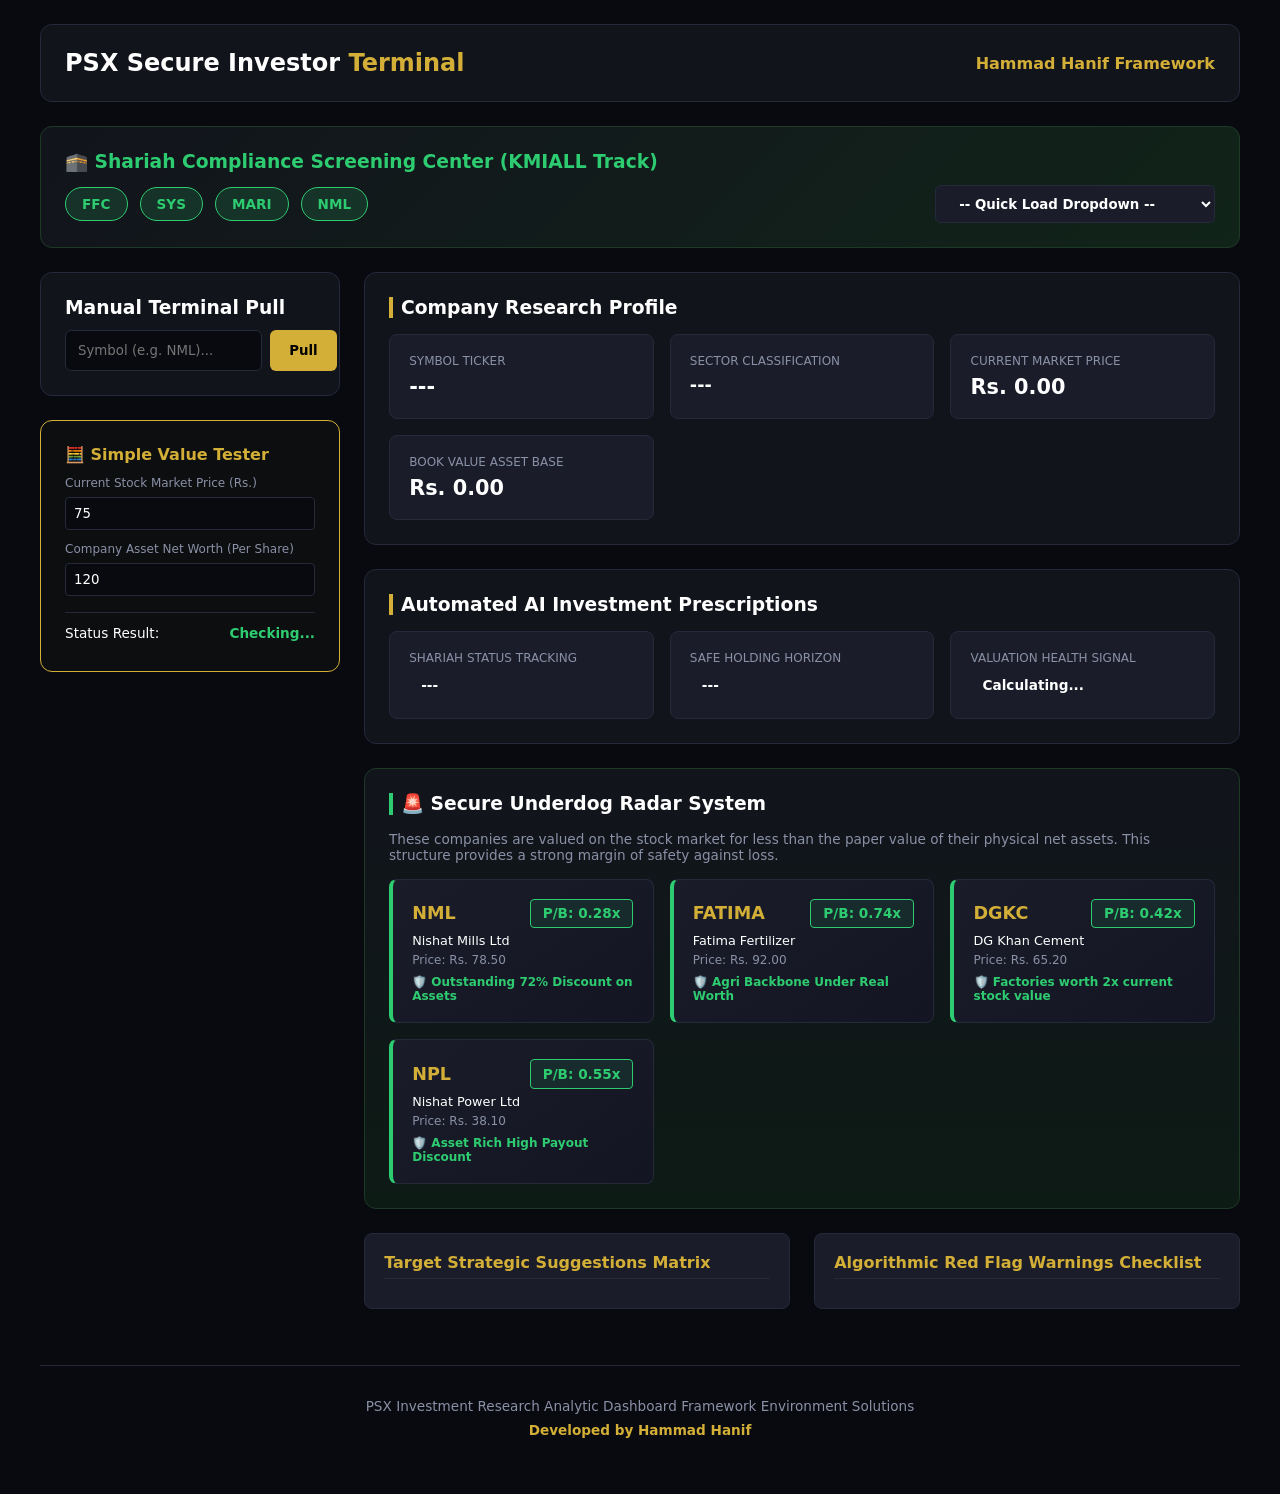
==== index.html @ c6d2a997 "Update index.html" ====
<!DOCTYPE html>
<html lang="en">
<head>
    <meta charset="UTF-8">
    <meta name="viewport" content="width=device-width, initial-scale=1.0">
    <title>PSX Secure Investor Terminal</title>
    <style>
        :root {
            --primary-bg: #090a0f; --surface-bg: #12141c; --card-bg: #1a1d29;
            --accent: #d4af37; --text: #ffffff; --text-muted: #8a90a6;
            --green: #2ecc71; --red: #e74c3c; --border: #25293a;
        }
        * { margin:0; padding:0; box-sizing:border-box; font-family:'Segoe UI',system-ui,sans-serif; }
        
        /* FIX: Sets background color for the entire browser screen */
        body { 
            background-color: var(--primary-bg); 
            color: var(--text); 
            padding: 1.5rem; 
        }
        
        /* FIX: Centers your content on desktop and leaves safe margins for AdSense on the sides */
        .wrapper { 
            max-width: 1200px; 
            margin: 0 auto; 
            display: flex; 
            flex-direction: column; 
            gap: 1.5rem; 
        }
        
        header { display: flex; justify-content: space-between; align-items: center; background: var(--surface-bg); padding: 1.5rem; border-radius: 12px; border: 1px solid var(--border); }
        .brand-text span { color: var(--accent); }
        .user-stamp { font-weight: 600; color: var(--accent); }
        
        .shariah-hub { background: linear-gradient(135deg, #12141c 0%, #112419 100%); border: 1px solid #1e3a27; border-radius: 12px; padding: 1.5rem; }
        .shariah-hub h3 { margin-bottom: 0.75rem; color: #2ecc71; }
        .hub-flex { display: flex; flex-wrap: wrap; gap: 0.75rem; align-items: center; }
        .quick-chip { background: rgba(46,204,113,0.15); border: 1px solid #2ecc71; color: #2ecc71; padding: 0.5rem 1rem; border-radius: 20px; font-weight: 600; font-size: 0.85rem; cursor: pointer; }
        .select-menu { background: var(--card-bg); border: 1px solid var(--border); color: var(--text); padding: 0.6rem 1.2rem; border-radius: 6px; outline:none; font-weight:600; cursor: pointer; width: 280px; }

        /* Left Sidebar & Main Panel Alignment Grid */
        .workspace { display: grid; grid-template-columns: 300px 1fr; gap: 1.5rem; }
        @media (max-width: 900px) { .workspace { grid-template-columns: 1fr; } }
        
        .left-panel { display: flex; flex-direction: column; gap: 1.5rem; }
        .panel-box { background: var(--surface-bg); border: 1px solid var(--border); border-radius: 12px; padding: 1.5rem; position: relative; }
        
        .search-container { display: flex; gap: 0.5rem; }
        .search-container input { flex:1; background: var(--primary-bg); border:1px solid var(--border); padding: 0.75rem; border-radius:6px; color:var(--text); }
        .search-container button { background: var(--accent); color:#000; border:none; padding: 0.75rem 1.2rem; border-radius:6px; font-weight:700; cursor:pointer; }
        
        .main-panel { display: flex; flex-direction: column; gap: 1.5rem; }
        .section-header { display: flex; justify-content: space-between; align-items: center; margin-bottom: 1rem; border-left: 4px solid var(--accent); padding-left: 0.5rem; }
        
        .snapshot-grid { display: grid; grid-template-columns: repeat(auto-fit, minmax(200px, 1fr)); gap: 1rem; margin-top: 1rem; }
        .stat-card { background: var(--card-bg); padding: 1.2rem; border-radius: 8px; border: 1px solid var(--border); position: relative; }
        .stat-card label { display: block; color: var(--text-muted); font-size: 0.75rem; text-transform: uppercase; margin-bottom: 0.4rem; }
        .stat-card .value { font-size: 1.3rem; font-weight: 700; }
        
        /* Tooltip Popup Settings */
        .tooltip-trigger { position: relative; cursor: help; }
        .tooltip-box { 
            position: absolute; bottom: 105%; left: 50%; transform: translateX(-50%); 
            width: 280px; background: #1f2336; border: 2px solid var(--accent); padding: 1rem; 
            border-radius: 10px; box-shadow: 0 10px 30px rgba(0,0,0,0.5); z-index: 100; 
            visibility: hidden; opacity: 0; transition: all 0.2s ease-in-out; pointer-events: none;
        }
        .tooltip-trigger:hover .tooltip-box { visibility: visible; opacity: 1; bottom: 112%; }
        .tooltip-box h4 { color: var(--accent); font-size: 0.9rem; margin-bottom: 0.4rem; }
        .tooltip-box p { font-size: 0.8rem; color: #cbd5e1; line-height: 1.4; }

        .quick-badge { display: inline-block; padding: 0.35rem 0.75rem; border-radius: 4px; font-size: 0.85rem; font-weight: 700; }
        .badge-green { color: var(--green); background: rgba(46,204,113,0.1); border: 1px solid var(--green); }
        .badge-red { color: var(--red); background: rgba(231,76,60,0.1); border: 1px solid var(--red); }
        .badge-accent { color: var(--accent); background: rgba(212,175,55,0.1); border: 1px solid var(--accent); }

        .info-split { display: grid; grid-template-columns: repeat(auto-fit, minmax(280px, 1fr)); gap: 1.5rem; }
        .info-block { background: var(--card-bg); padding: 1.2rem; border-radius: 8px; border: 1px solid var(--border); }
        .info-block h4 { margin-bottom: 0.6rem; color: var(--accent); border-bottom: 1px solid var(--border); padding-bottom: 0.4rem; }
        .info-block ul { padding-left: 1.2rem; font-size: 0.9rem; display: flex; flex-direction: column; gap: 0.5rem; }
        
        table { width: 100%; border-collapse: collapse; margin-top: 0.75rem; font-size: 0.9rem; }
        th, td { padding: 0.75rem; text-align: left; border-bottom: 1px solid var(--border); }
        th { color: var(--text-muted); background-color: rgba(255,255,255,0.02); }
        
        .calc-input-group { display: flex; flex-direction: column; gap: 0.4rem; margin-bottom: 0.8rem; }
        .calc-input-group label { font-size: 0.75rem; color: var(--text-muted); }
        .calc-input-group input { background: var(--primary-bg); border: 1px solid var(--border); padding: 0.5rem; border-radius: 4px; color: #fff; outline: none; }
        
        .radar-grid { display: grid; grid-template-columns: repeat(auto-fit, minmax(240px, 1fr)); gap: 1rem; margin-top: 1rem; }
        .radar-card { background: linear-gradient(145deg, #1a1d29 0%, #131622 100%); border: 1px solid var(--border); border-radius: 8px; padding: 1.2rem; border-left: 4px solid var(--green); }
        
        .filter-btn { background: var(--card-bg); border: 1px solid var(--border); color: var(--text); padding: 0.5rem 1rem; border-radius: 6px; cursor: pointer; font-weight: 600; }
        .filter-btn:hover { border-color: var(--accent); color: var(--accent); }
        footer { text-align: center; color: var(--text-muted); font-size: 0.85rem; padding: 2rem 0; margin-top: 2rem; border-top: 1px solid var(--border); }
    </style>
</head>
<body>
    <div class="wrapper">
        <header>
            <div class="brand-text"><h2>PSX Secure Investor <span>Terminal</span></h2></div>
            <div class="user-stamp">Hammad Hanif Framework</div>
        </header>

        <div class="shariah-hub">
            <h3>🕋 Shariah Compliance Screening Center (KMIALL Track)</h3>
            <div class="hub-flex" style="margin-top:0.75rem;">
                <span class="quick-chip" onclick="triggerDirectTickerQuery('FFC')">FFC</span>
                <span class="quick-chip" onclick="triggerDirectTickerQuery('SYS')">SYS</span>
                <span class="quick-chip" onclick="triggerDirectTickerQuery('MARI')">MARI</span>
                <span class="quick-chip" onclick="triggerDirectTickerQuery('NML')">NML</span>
                <div style="margin-left: auto;">
                    <select class="select-menu" id="shariahDropdown" onchange="triggerDirectTickerQuery(this.value)">
                        <option value="">-- Quick Load Dropdown --</option>
                        <option value="FFC">FFC - Fauji Fertilizer Co.</option>
                        <option value="SYS">SYS - Systems Limited</option>
                        <option value="MARI">MARI - Mari Petroleum</option>
                        <option value="NML">NML - Nishat Mills Ltd</option>
                    </select>
                </div>
            </div>
        </div>

        <div class="workspace">
            <div class="left-panel">
                <div class="panel-box">
                    <h3>Manual Terminal Pull</h3>
                    <div class="search-container" style="margin-top:0.75rem;">
                        <input type="text" id="targetInput" placeholder="Symbol (e.g. NML)...">
                        <button onclick="triggerSearch()">Pull</button>
                    </div>
                </div>

                <div class="panel-box" style="background: rgba(212,175,55,0.02); border-color: var(--accent);">
                    <h3 style="color: var(--accent); font-size: 1rem; margin-bottom: 0.75rem;">🧮 Simple Value Tester</h3>
                    <div class="calc-input-group">
                        <label>Current Stock Market Price (Rs.)</label>
                        <input type="number" id="calcPrice" value="75" oninput="runLiveCalculation()">
                    </div>
                    <div class="calc-input-group">
                        <label>Company Asset Net Worth (Per Share)</label>
                        <input type="number" id="calcBv" value="120" oninput="runLiveCalculation()">
                    </div>
                    <div style="margin-top: 1rem; border-top: 1px solid var(--border); padding-top: 0.75rem; font-size: 0.85rem;">
                        <div style="display:flex; justify-content:space-between; margin-bottom:0.4rem;">
                            <span>Status Result:</span>
                            <strong id="calcOutputStatus" style="color:var(--green);">Checking...</strong>
                        </div>
                    </div>
                </div>
            </div>

            <div class="main-panel">
                <div class="panel-box">
                    <div class="section-header"><h3 id="displayTitle">Company Research Profile</h3></div>
                    <div class="snapshot-grid">
                        <div class="stat-card"><label>Symbol Ticker</label><div class="value" id="lblSym">---</div></div>
                        <div class="stat-card"><label>Sector Classification</label><div class="value" style="font-size:1.1rem;" id="lblSector">---</div></div>
                        <div class="stat-card"><label>Current Market Price</label><div class="value" id="lblPrice">Rs. 0.00</div></div>
                        <div class="stat-card"><label>Book Value Asset Base</label><div class="value" id="lblBv">Rs. 0.00</div></div>
                    </div>
                </div>

                <div class="panel-box">
                    <div class="section-header"><h3>Automated AI Investment Prescriptions</h3></div>
                    <div class="snapshot-grid">
                        
                        <div class="stat-card tooltip-trigger">
                            <label>Shariah Status Tracking</label>
                            <div class="quick-badge" id="lblShariahBadge">---</div>
                            <div class="tooltip-box">
                                <h4>🕋 Shariah Tracking</h4>
                                <p>Verifies if corporate operations and balance sheet liabilities stay completely aligned under KMIALL Shariah filtering systems.</p>
                            </div>
                        </div>

                        <div class="stat-card tooltip-trigger">
                            <label>Safe Holding Horizon</label>
                            <div class="quick-badge" id="lblHorizonBadge">---</div>
                            <div class="tooltip-box">
                                <h4>⏳ Holding Timeline</h4>
                                <p id="tipHorizonText">Recommends the perfect secure timeframe you should target to let this company's intrinsic asset valuation realize.</p>
                            </div>
                        </div>

                        <div class="stat-card tooltip-trigger">
                            <label>Valuation Health Signal</label>
                            <div class="quick-badge" id="lblValBadge">Calculating...</div>
                            <div class="tooltip-box">
                                <h4>🔥 Price-to-Asset Evaluation</h4>
                                <p id="tipValText">Scans if the business is on an absolute discount sale compared to what it own on paper.</p>
                            </div>
                        </div>

                    </div>
                </div>

                <div class="panel-box" style="background: linear-gradient(180deg, #12141c 0%, #0d1b15 100%); border-color: #1e3a27;">
                    <div class="section-header" style="border-left-color: var(--green);">
                        <h3>🚨 Secure Underdog Radar System</h3>
                    </div>
                    <p style="font-size:0.85rem; color:var(--text-muted); margin-bottom:1rem;">These companies are valued on the stock market for less than the paper value of their physical net assets. This structure provides a strong margin of safety against loss.</p>
                    <div class="radar-grid" id="underdogRadarContainer"></div>
                </div>

                <div class="info-split">
                    <div class="info-block">
                        <h4>Target Strategic Suggestions Matrix</h4>
                        <ul id="suggestionsList" class="suggestion-text"></ul>
                    </div>
                    <div class="info-block">
                        <h4>Algorithmic Red Flag Warnings Checklist</h4>
                        <ul id="redFlagsList" class="red-flag-text"></ul>
                    </div>
                </div>
            </div>
        </div>

        <footer>
            <p>PSX Investment Research Analytic Dashboard Framework Environment Solutions</p>
            <p style="margin-top:0.5rem; color:var(--accent); font-weight:600;">Developed by Hammad Hanif</p>
        </footer>
    </div>
    <script src="app.js"></script>
</body>
</html>
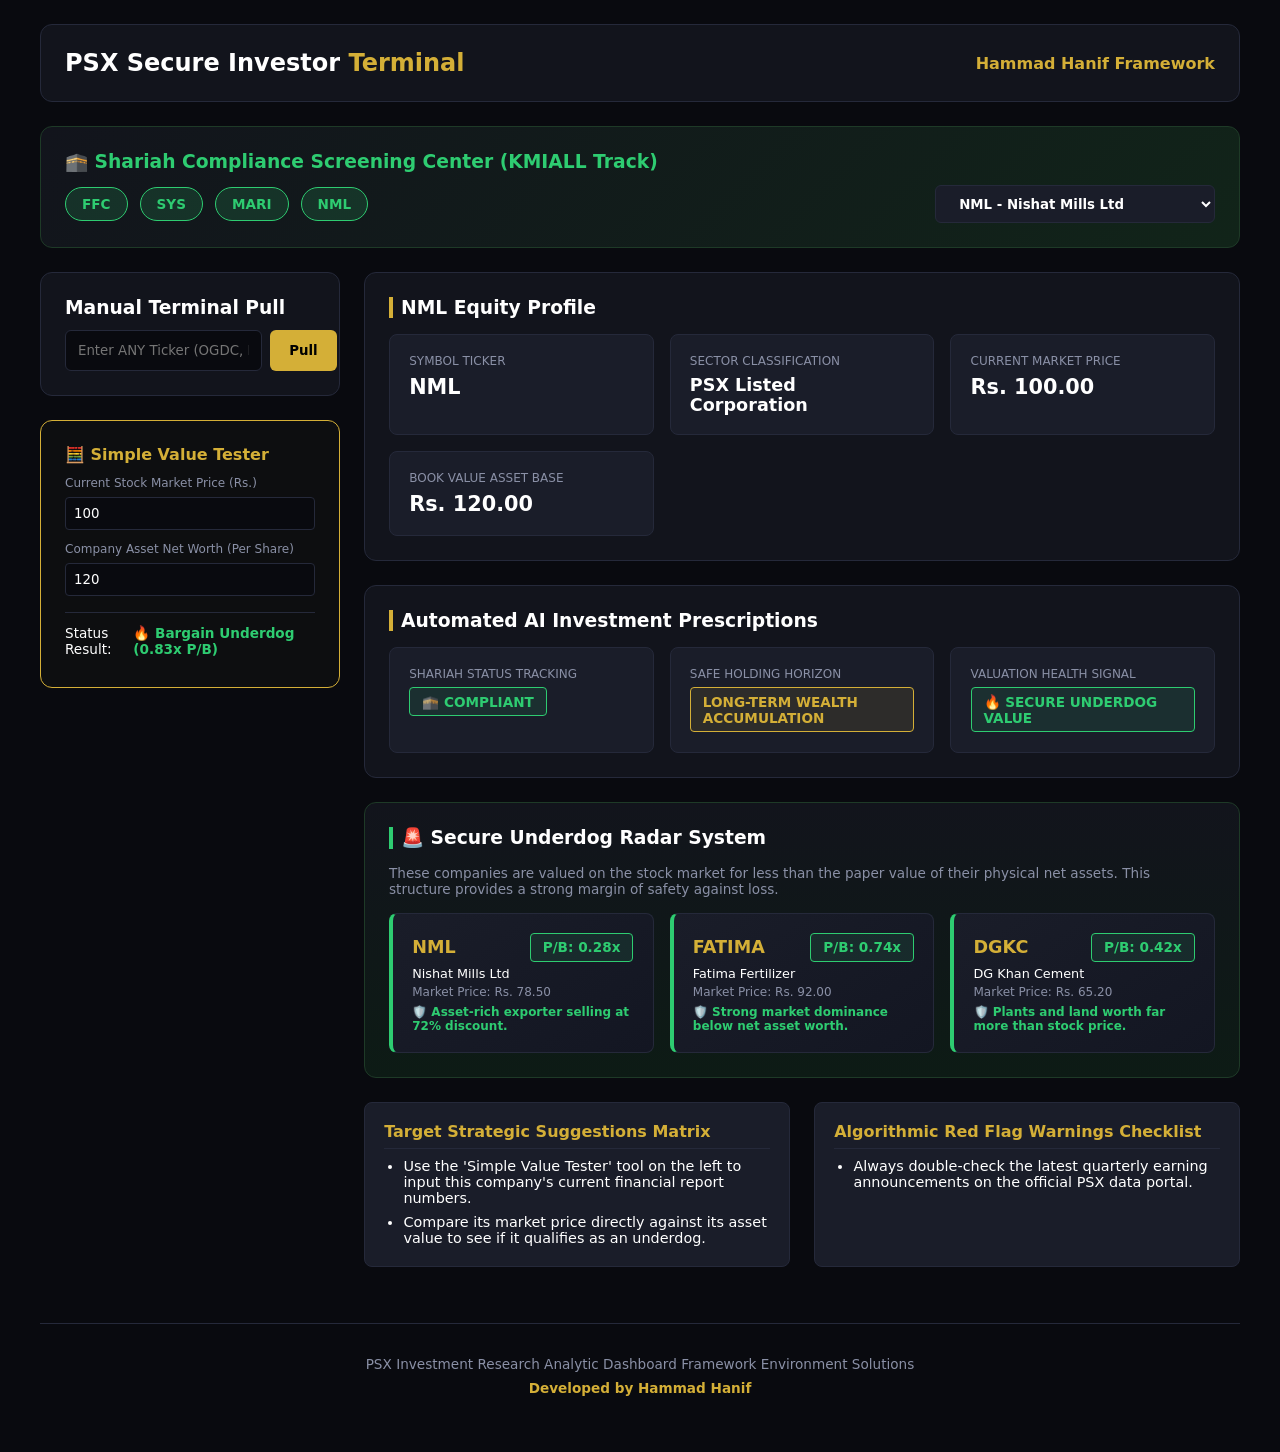
==== commit 934b7ab9: "Update index.html" ====
--- a/index.html
+++ b/index.html
@@ -12,14 +12,13 @@
         }
         * { margin:0; padding:0; box-sizing:border-box; font-family:'Segoe UI',system-ui,sans-serif; }
         
-        /* FIX: Sets background color for the entire browser screen */
         body { 
             background-color: var(--primary-bg); 
             color: var(--text); 
             padding: 1.5rem; 
         }
         
-        /* FIX: Centers your content on desktop and leaves safe margins for AdSense on the sides */
+        /* Layout fix: centered content container with spacious margins for AdSense side rail ads */
         .wrapper { 
             max-width: 1200px; 
             margin: 0 auto; 
@@ -38,7 +37,6 @@
         .quick-chip { background: rgba(46,204,113,0.15); border: 1px solid #2ecc71; color: #2ecc71; padding: 0.5rem 1rem; border-radius: 20px; font-weight: 600; font-size: 0.85rem; cursor: pointer; }
         .select-menu { background: var(--card-bg); border: 1px solid var(--border); color: var(--text); padding: 0.6rem 1.2rem; border-radius: 6px; outline:none; font-weight:600; cursor: pointer; width: 280px; }
 
-        /* Left Sidebar & Main Panel Alignment Grid */
         .workspace { display: grid; grid-template-columns: 300px 1fr; gap: 1.5rem; }
         @media (max-width: 900px) { .workspace { grid-template-columns: 1fr; } }
         
@@ -46,7 +44,8 @@
         .panel-box { background: var(--surface-bg); border: 1px solid var(--border); border-radius: 12px; padding: 1.5rem; position: relative; }
         
         .search-container { display: flex; gap: 0.5rem; }
-        .search-container input { flex:1; background: var(--primary-bg); border:1px solid var(--border); padding: 0.75rem; border-radius:6px; color:var(--text); }
+        .search-container input { flex:1; background: var(--primary-bg); border:1px solid var(--border); padding: 0.75rem; border-radius:6px; color:var(--text); outline: none; }
+        .search-container input:focus { border-color: var(--accent); }
         .search-container button { background: var(--accent); color:#000; border:none; padding: 0.75rem 1.2rem; border-radius:6px; font-weight:700; cursor:pointer; }
         
         .main-panel { display: flex; flex-direction: column; gap: 1.5rem; }
@@ -57,7 +56,6 @@
         .stat-card label { display: block; color: var(--text-muted); font-size: 0.75rem; text-transform: uppercase; margin-bottom: 0.4rem; }
         .stat-card .value { font-size: 1.3rem; font-weight: 700; }
         
-        /* Tooltip Popup Settings */
         .tooltip-trigger { position: relative; cursor: help; }
         .tooltip-box { 
             position: absolute; bottom: 105%; left: 50%; transform: translateX(-50%); 
@@ -79,19 +77,14 @@
         .info-block h4 { margin-bottom: 0.6rem; color: var(--accent); border-bottom: 1px solid var(--border); padding-bottom: 0.4rem; }
         .info-block ul { padding-left: 1.2rem; font-size: 0.9rem; display: flex; flex-direction: column; gap: 0.5rem; }
         
-        table { width: 100%; border-collapse: collapse; margin-top: 0.75rem; font-size: 0.9rem; }
-        th, td { padding: 0.75rem; text-align: left; border-bottom: 1px solid var(--border); }
-        th { color: var(--text-muted); background-color: rgba(255,255,255,0.02); }
-        
         .calc-input-group { display: flex; flex-direction: column; gap: 0.4rem; margin-bottom: 0.8rem; }
         .calc-input-group label { font-size: 0.75rem; color: var(--text-muted); }
         .calc-input-group input { background: var(--primary-bg); border: 1px solid var(--border); padding: 0.5rem; border-radius: 4px; color: #fff; outline: none; }
+        .calc-input-group input:focus { border-color: var(--accent); }
         
         .radar-grid { display: grid; grid-template-columns: repeat(auto-fit, minmax(240px, 1fr)); gap: 1rem; margin-top: 1rem; }
         .radar-card { background: linear-gradient(145deg, #1a1d29 0%, #131622 100%); border: 1px solid var(--border); border-radius: 8px; padding: 1.2rem; border-left: 4px solid var(--green); }
         
-        .filter-btn { background: var(--card-bg); border: 1px solid var(--border); color: var(--text); padding: 0.5rem 1rem; border-radius: 6px; cursor: pointer; font-weight: 600; }
-        .filter-btn:hover { border-color: var(--accent); color: var(--accent); }
         footer { text-align: center; color: var(--text-muted); font-size: 0.85rem; padding: 2rem 0; margin-top: 2rem; border-top: 1px solid var(--border); }
     </style>
 </head>
@@ -126,7 +119,7 @@
                 <div class="panel-box">
                     <h3>Manual Terminal Pull</h3>
                     <div class="search-container" style="margin-top:0.75rem;">
-                        <input type="text" id="targetInput" placeholder="Symbol (e.g. NML)...">
+                        <input type="text" id="targetInput" placeholder="Enter ANY Ticker (OGDC, LUCK, PPL)..." onkeypress="if(event.key === 'Enter') triggerSearch()">
                         <button onclick="triggerSearch()">Pull</button>
                     </div>
                 </div>
@@ -188,7 +181,7 @@
                             <div class="quick-badge" id="lblValBadge">Calculating...</div>
                             <div class="tooltip-box">
                                 <h4>🔥 Price-to-Asset Evaluation</h4>
-                                <p id="tipValText">Scans if the business is on an absolute discount sale compared to what it own on paper.</p>
+                                <p id="tipValText">Scans if the business is on an absolute discount sale compared to what it owns on paper.</p>
                             </div>
                         </div>
 
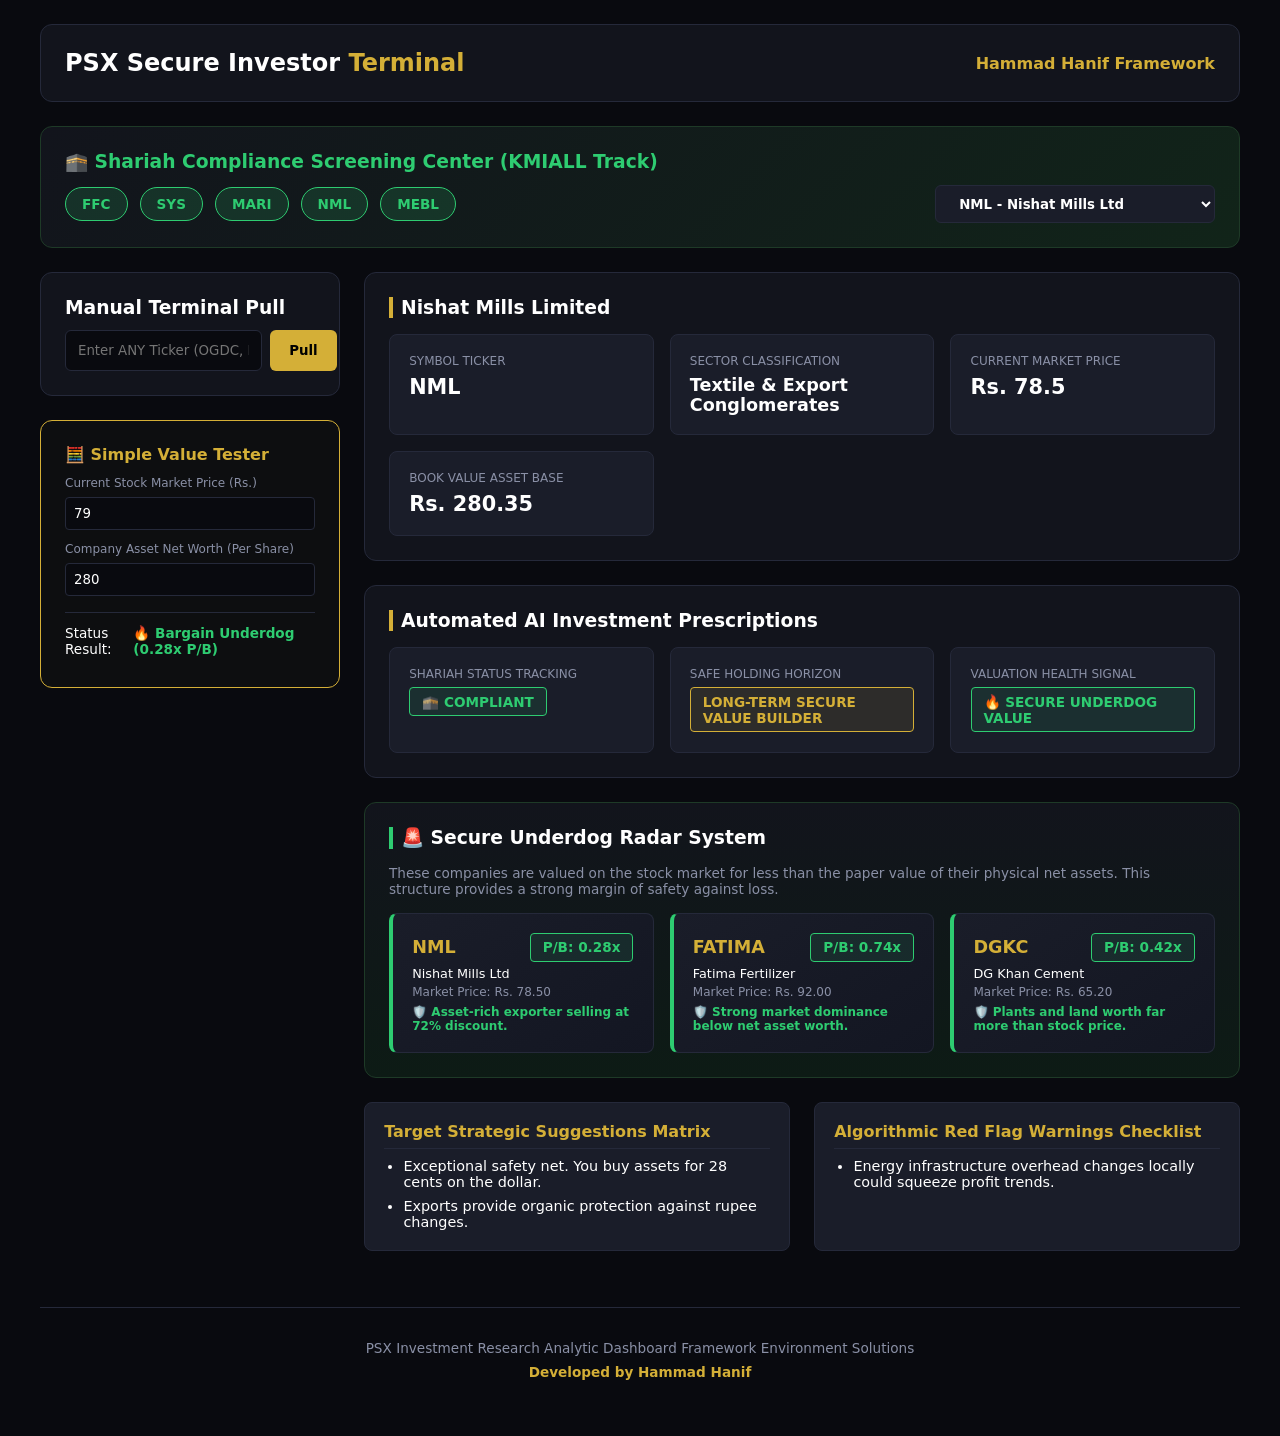
==== commit c2fb86d2: "Update index.html" ====
--- a/index.html
+++ b/index.html
@@ -18,7 +18,6 @@
             padding: 1.5rem; 
         }
         
-        /* Layout fix: centered content container with spacious margins for AdSense side rail ads */
         .wrapper { 
             max-width: 1200px; 
             margin: 0 auto; 
@@ -102,6 +101,7 @@
                 <span class="quick-chip" onclick="triggerDirectTickerQuery('SYS')">SYS</span>
                 <span class="quick-chip" onclick="triggerDirectTickerQuery('MARI')">MARI</span>
                 <span class="quick-chip" onclick="triggerDirectTickerQuery('NML')">NML</span>
+                <span class="quick-chip" onclick="triggerDirectTickerQuery('MEBL')">MEBL</span>
                 <div style="margin-left: auto;">
                     <select class="select-menu" id="shariahDropdown" onchange="triggerDirectTickerQuery(this.value)">
                         <option value="">-- Quick Load Dropdown --</option>
@@ -109,6 +109,10 @@
                         <option value="SYS">SYS - Systems Limited</option>
                         <option value="MARI">MARI - Mari Petroleum</option>
                         <option value="NML">NML - Nishat Mills Ltd</option>
+                        <option value="MEBL">MEBL - Meezan Bank Limited</option>
+                        <option value="OGDC">OGDC - Oil & Gas Development Co.</option>
+                        <option value="PPL">PPL - Pakistan Petroleum Ltd</option>
+                        <option value="EFERT">EFERT - Engro Fertilizers</option>
                     </select>
                 </div>
             </div>
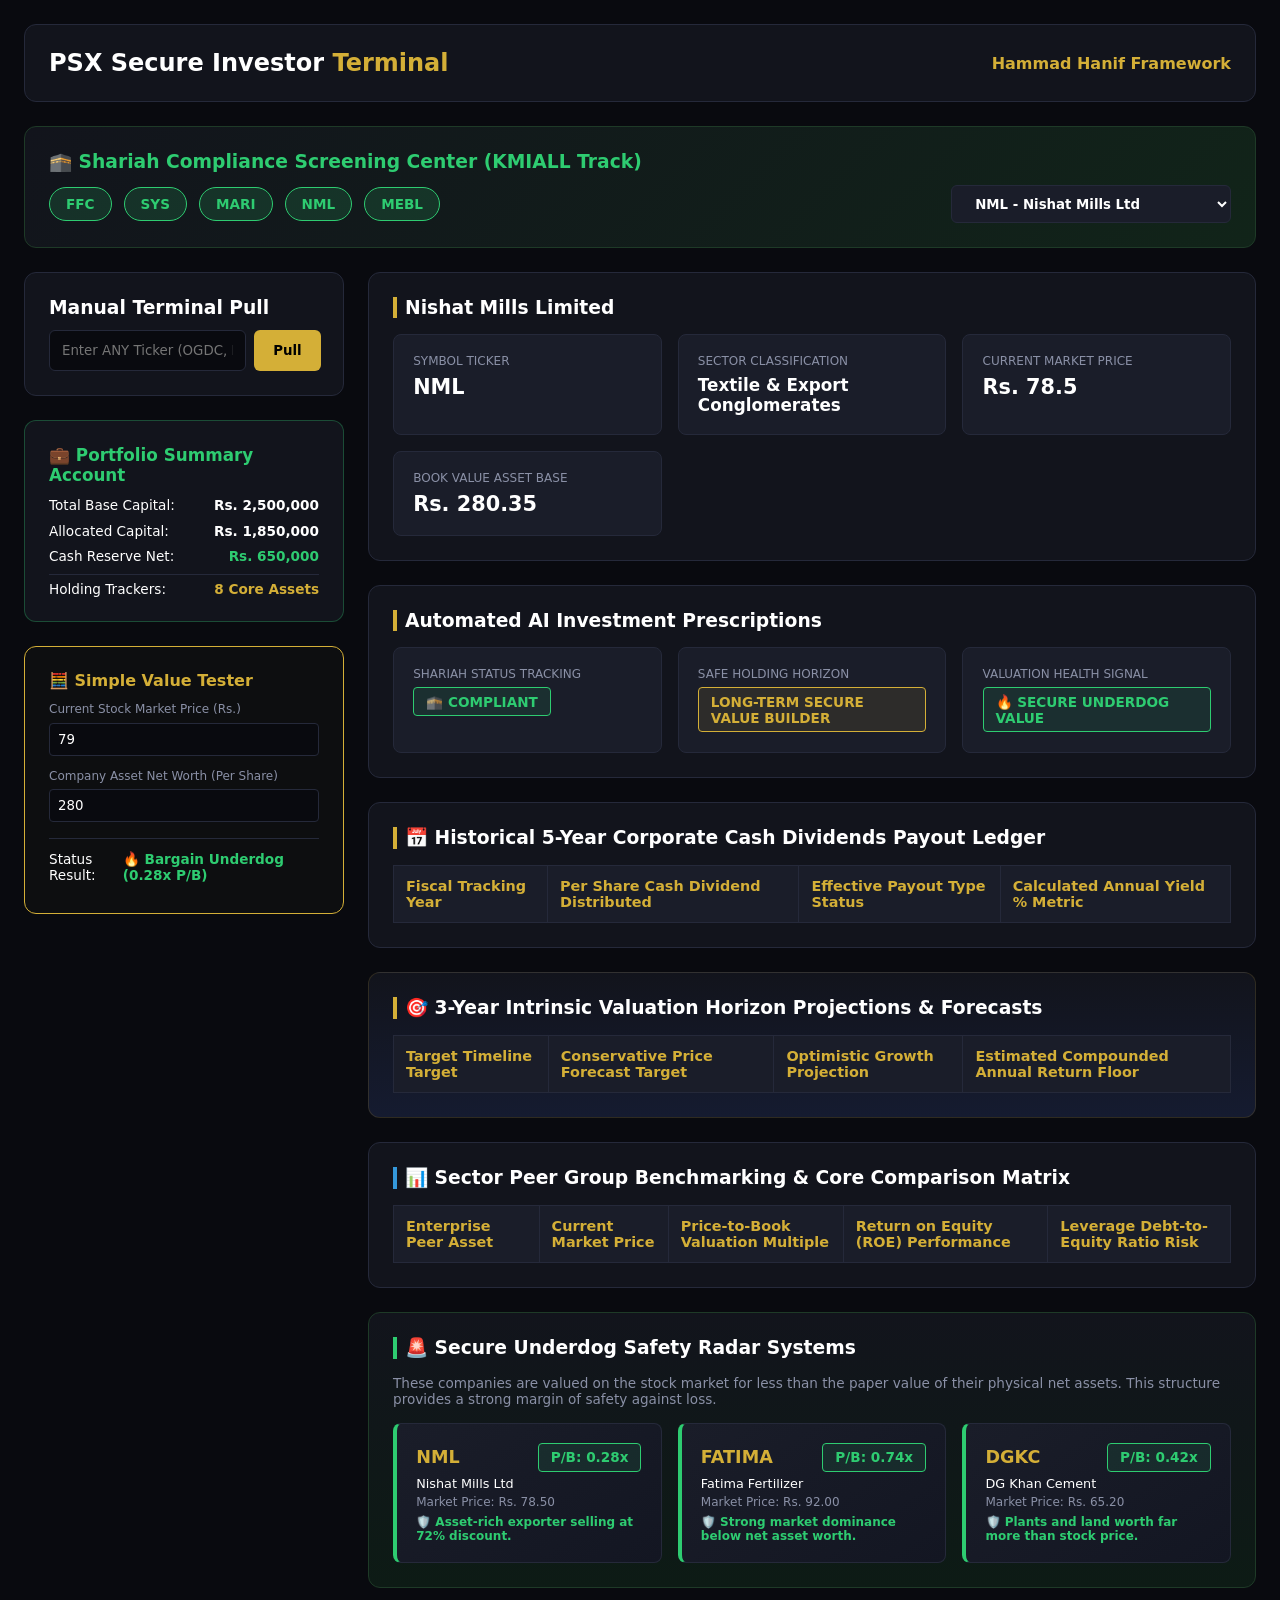
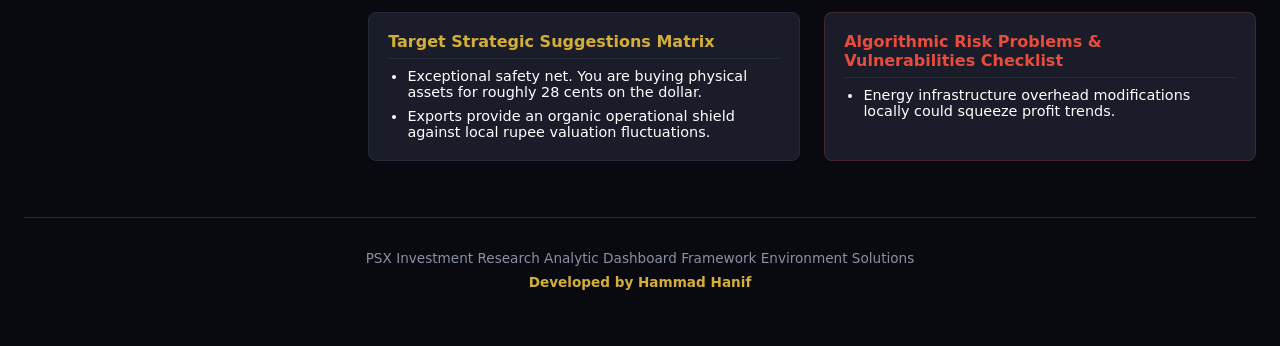
==== commit 178b4b3d: "Update index.html" ====
--- a/index.html
+++ b/index.html
@@ -19,7 +19,7 @@
         }
         
         .wrapper { 
-            max-width: 1200px; 
+            max-width: 1400px; 
             margin: 0 auto; 
             display: flex; 
             flex-direction: column; 
@@ -36,8 +36,8 @@
         .quick-chip { background: rgba(46,204,113,0.15); border: 1px solid #2ecc71; color: #2ecc71; padding: 0.5rem 1rem; border-radius: 20px; font-weight: 600; font-size: 0.85rem; cursor: pointer; }
         .select-menu { background: var(--card-bg); border: 1px solid var(--border); color: var(--text); padding: 0.6rem 1.2rem; border-radius: 6px; outline:none; font-weight:600; cursor: pointer; width: 280px; }
 
-        .workspace { display: grid; grid-template-columns: 300px 1fr; gap: 1.5rem; }
-        @media (max-width: 900px) { .workspace { grid-template-columns: 1fr; } }
+        .workspace { display: grid; grid-template-columns: 320px 1fr; gap: 1.5rem; }
+        @media (max-width: 1000px) { .workspace { grid-template-columns: 1fr; } }
         
         .left-panel { display: flex; flex-direction: column; gap: 1.5rem; }
         .panel-box { background: var(--surface-bg); border: 1px solid var(--border); border-radius: 12px; padding: 1.5rem; position: relative; }
@@ -50,7 +50,7 @@
         .main-panel { display: flex; flex-direction: column; gap: 1.5rem; }
         .section-header { display: flex; justify-content: space-between; align-items: center; margin-bottom: 1rem; border-left: 4px solid var(--accent); padding-left: 0.5rem; }
         
-        .snapshot-grid { display: grid; grid-template-columns: repeat(auto-fit, minmax(200px, 1fr)); gap: 1rem; margin-top: 1rem; }
+        .snapshot-grid { display: grid; grid-template-columns: repeat(auto-fit, minmax(220px, 1fr)); gap: 1rem; margin-top: 1rem; }
         .stat-card { background: var(--card-bg); padding: 1.2rem; border-radius: 8px; border: 1px solid var(--border); position: relative; }
         .stat-card label { display: block; color: var(--text-muted); font-size: 0.75rem; text-transform: uppercase; margin-bottom: 0.4rem; }
         .stat-card .value { font-size: 1.3rem; font-weight: 700; }
@@ -71,7 +71,7 @@
         .badge-red { color: var(--red); background: rgba(231,76,60,0.1); border: 1px solid var(--red); }
         .badge-accent { color: var(--accent); background: rgba(212,175,55,0.1); border: 1px solid var(--accent); }
 
-        .info-split { display: grid; grid-template-columns: repeat(auto-fit, minmax(280px, 1fr)); gap: 1.5rem; }
+        .info-split { display: grid; grid-template-columns: repeat(auto-fit, minmax(320px, 1fr)); gap: 1.5rem; }
         .info-block { background: var(--card-bg); padding: 1.2rem; border-radius: 8px; border: 1px solid var(--border); }
         .info-block h4 { margin-bottom: 0.6rem; color: var(--accent); border-bottom: 1px solid var(--border); padding-bottom: 0.4rem; }
         .info-block ul { padding-left: 1.2rem; font-size: 0.9rem; display: flex; flex-direction: column; gap: 0.5rem; }
@@ -84,6 +84,13 @@
         .radar-grid { display: grid; grid-template-columns: repeat(auto-fit, minmax(240px, 1fr)); gap: 1rem; margin-top: 1rem; }
         .radar-card { background: linear-gradient(145deg, #1a1d29 0%, #131622 100%); border: 1px solid var(--border); border-radius: 8px; padding: 1.2rem; border-left: 4px solid var(--green); }
         
+        /* Premium Table Framework Extensions */
+        .table-container { width: 100%; overflow-x: auto; margin-top: 0.5rem; }
+        .premium-table { width: 100%; border-collapse: collapse; text-align: left; font-size: 0.9rem; }
+        .premium-table th { background: var(--card-bg); color: var(--accent); padding: 0.75rem; border: 1px solid var(--border); font-weight: 600; }
+        .premium-table td { padding: 0.75rem; border: 1px solid var(--border); color: #fff; }
+        .premium-table tr:nth-child(even) { background: rgba(255,255,255,0.02); }
+
         footer { text-align: center; color: var(--text-muted); font-size: 0.85rem; padding: 2rem 0; margin-top: 2rem; border-top: 1px solid var(--border); }
     </style>
 </head>
@@ -94,6 +101,7 @@
             <div class="user-stamp">Hammad Hanif Framework</div>
         </header>
 
+        <!-- Shariah Hub Tracking Center -->
         <div class="shariah-hub">
             <h3>🕋 Shariah Compliance Screening Center (KMIALL Track)</h3>
             <div class="hub-flex" style="margin-top:0.75rem;">
@@ -120,14 +128,27 @@
 
         <div class="workspace">
             <div class="left-panel">
+                <!-- Manual Terminal Pull Panel -->
                 <div class="panel-box">
                     <h3>Manual Terminal Pull</h3>
                     <div class="search-container" style="margin-top:0.75rem;">
-                        <input type="text" id="targetInput" placeholder="Enter ANY Ticker (OGDC, LUCK, PPL)..." onkeypress="if(event.key === 'Enter') triggerSearch()">
+                        <input type="text" id="targetInput" placeholder="Enter ANY Ticker (OGDC, LUCK, HUBC)..." onkeypress="if(event.key === 'Enter') triggerSearch()">
                         <button onclick="triggerSearch()">Pull</button>
                     </div>
                 </div>
 
+                <!-- Account Holding Summary Module -->
+                <div class="panel-box" style="border-color: rgba(46,204,113,0.3);">
+                    <h3 style="color: var(--green); font-size: 1.05rem; margin-bottom: 0.75rem;">💼 Portfolio Summary Account</h3>
+                    <div style="display:flex; flex-direction:column; gap:0.6rem; font-size:0.85rem;">
+                        <div style="display:flex; justify-content:space-between;"><span>Total Base Capital:</span><strong style="color:#fff;">Rs. 2,500,000</strong></div>
+                        <div style="display:flex; justify-content:space-between;"><span>Allocated Capital:</span><strong style="color:#fff;">Rs. 1,850,000</strong></div>
+                        <div style="display:flex; justify-content:space-between;"><span>Cash Reserve Net:</span><strong style="color:var(--green);">Rs. 650,000</strong></div>
+                        <div style="display:flex; justify-content:space-between; border-top:1px solid var(--border); padding-top:0.4rem;"><span>Holding Trackers:</span><strong style="color:var(--accent);">8 Core Assets</strong></div>
+                    </div>
+                </div>
+
+                <!-- Live Variable Testing Box -->
                 <div class="panel-box" style="background: rgba(212,175,55,0.02); border-color: var(--accent);">
                     <h3 style="color: var(--accent); font-size: 1rem; margin-bottom: 0.75rem;">🧮 Simple Value Tester</h3>
                     <div class="calc-input-group">
@@ -148,20 +169,21 @@
             </div>
 
             <div class="main-panel">
+                <!-- Base Target Profile Metadata Panel -->
                 <div class="panel-box">
                     <div class="section-header"><h3 id="displayTitle">Company Research Profile</h3></div>
                     <div class="snapshot-grid">
                         <div class="stat-card"><label>Symbol Ticker</label><div class="value" id="lblSym">---</div></div>
-                        <div class="stat-card"><label>Sector Classification</label><div class="value" style="font-size:1.1rem;" id="lblSector">---</div></div>
+                        <div class="stat-card"><label>Sector Classification</label><div class="value" style="font-size:1.05rem;" id="lblSector">---</div></div>
                         <div class="stat-card"><label>Current Market Price</label><div class="value" id="lblPrice">Rs. 0.00</div></div>
                         <div class="stat-card"><label>Book Value Asset Base</label><div class="value" id="lblBv">Rs. 0.00</div></div>
                     </div>
                 </div>
 
+                <!-- Valuation Signals and Strategy Center -->
                 <div class="panel-box">
                     <div class="section-header"><h3>Automated AI Investment Prescriptions</h3></div>
                     <div class="snapshot-grid">
-                        
                         <div class="stat-card tooltip-trigger">
                             <label>Shariah Status Tracking</label>
                             <div class="quick-badge" id="lblShariahBadge">---</div>
@@ -170,7 +192,6 @@
                                 <p>Verifies if corporate operations and balance sheet liabilities stay completely aligned under KMIALL Shariah filtering systems.</p>
                             </div>
                         </div>
-
                         <div class="stat-card tooltip-trigger">
                             <label>Safe Holding Horizon</label>
                             <div class="quick-badge" id="lblHorizonBadge">---</div>
@@ -179,7 +200,6 @@
                                 <p id="tipHorizonText">Recommends the perfect secure timeframe you should target to let this company's intrinsic asset valuation realize.</p>
                             </div>
                         </div>
-
                         <div class="stat-card tooltip-trigger">
                             <label>Valuation Health Signal</label>
                             <div class="quick-badge" id="lblValBadge">Calculating...</div>
@@ -188,25 +208,85 @@
                                 <p id="tipValText">Scans if the business is on an absolute discount sale compared to what it owns on paper.</p>
                             </div>
                         </div>
-
-                    </div>
-                </div>
-
+                    </div>
+                </div>
+
+                <!-- 5-Year Historic Payout Ledger Center -->
+                <div class="panel-box">
+                    <div class="section-header" style="border-left-color: var(--accent);"><h3>📅 Historical 5-Year Corporate Cash Dividends Payout Ledger</h3></div>
+                    <div class="table-container">
+                        <table class="premium-table">
+                            <thead>
+                                <tr>
+                                    <th>Fiscal Tracking Year</th>
+                                    <th>Per Share Cash Dividend Distributed</th>
+                                    <th>Effective Payout Type Status</th>
+                                    <th>Calculated Annual Yield % Metric</th>
+                                </tr>
+                            </thead>
+                            <tbody id="payoutTableBody">
+                                <!-- Loaded dynamically via app.js javascript engine -->
+                            </tbody>
+                        </table>
+                    </div>
+                </div>
+
+                <!-- 3-Year Strategic Valuation Forecast Models -->
+                <div class="panel-box" style="background: linear-gradient(180deg, #12141c 0%, #151b30 100%); border-color: rgba(214,175,55,0.15);">
+                    <div class="section-header" style="border-left-color: var(--accent);"><h3>🎯 3-Year Intrinsic Valuation Horizon Projections & Forecasts</h3></div>
+                    <div class="table-container">
+                        <table class="premium-table">
+                            <thead>
+                                <tr>
+                                    <th>Target Timeline Target</th>
+                                    <th>Conservative Price Forecast Target</th>
+                                    <th>Optimistic Growth Projection</th>
+                                    <th>Estimated Compounded Annual Return Floor</th>
+                                </tr>
+                            </thead>
+                            <tbody id="forecastTableBody">
+                                <!-- Loaded dynamically via app.js javascript engine -->
+                            </tbody>
+                        </table>
+                    </div>
+                </div>
+
+                <!-- Cross-Peer Competitive Landscape Comparisons Matrix -->
+                <div class="panel-box">
+                    <div class="section-header" style="border-left-color: #3498db;"><h3>📊 Sector Peer Group Benchmarking & Core Comparison Matrix</h3></div>
+                    <div class="table-container">
+                        <table class="premium-table">
+                            <thead>
+                                <tr>
+                                    <th>Enterprise Peer Asset</th>
+                                    <th>Current Market Price</th>
+                                    <th>Price-to-Book Valuation Multiple</th>
+                                    <th>Return on Equity (ROE) Performance</th>
+                                    <th>Leverage Debt-to-Equity Ratio Risk</th>
+                                </tr>
+                            </thead>
+                            <tbody id="comparisonTableBody">
+                                <!-- Loaded dynamically via app.js javascript engine -->
+                            </tbody>
+                        </table>
+                    </div>
+                </div>
+
+                <!-- Strategic Safety Defensive Radar Display Layout -->
                 <div class="panel-box" style="background: linear-gradient(180deg, #12141c 0%, #0d1b15 100%); border-color: #1e3a27;">
-                    <div class="section-header" style="border-left-color: var(--green);">
-                        <h3>🚨 Secure Underdog Radar System</h3>
-                    </div>
+                    <div class="section-header" style="border-left-color: var(--green);"><h3>🚨 Secure Underdog Safety Radar Systems</h3></div>
                     <p style="font-size:0.85rem; color:var(--text-muted); margin-bottom:1rem;">These companies are valued on the stock market for less than the paper value of their physical net assets. This structure provides a strong margin of safety against loss.</p>
                     <div class="radar-grid" id="underdogRadarContainer"></div>
                 </div>
 
+                <!-- Splitted Strategic Details and Core System Operational Risks Problems Profiles -->
                 <div class="info-split">
                     <div class="info-block">
                         <h4>Target Strategic Suggestions Matrix</h4>
                         <ul id="suggestionsList" class="suggestion-text"></ul>
                     </div>
-                    <div class="info-block">
-                        <h4>Algorithmic Red Flag Warnings Checklist</h4>
+                    <div class="info-block" style="border-color: rgba(231,76,60,0.2);">
+                        <h4 style="color:var(--red);">Algorithmic Risk Problems & Vulnerabilities Checklist</h4>
                         <ul id="redFlagsList" class="red-flag-text"></ul>
                     </div>
                 </div>
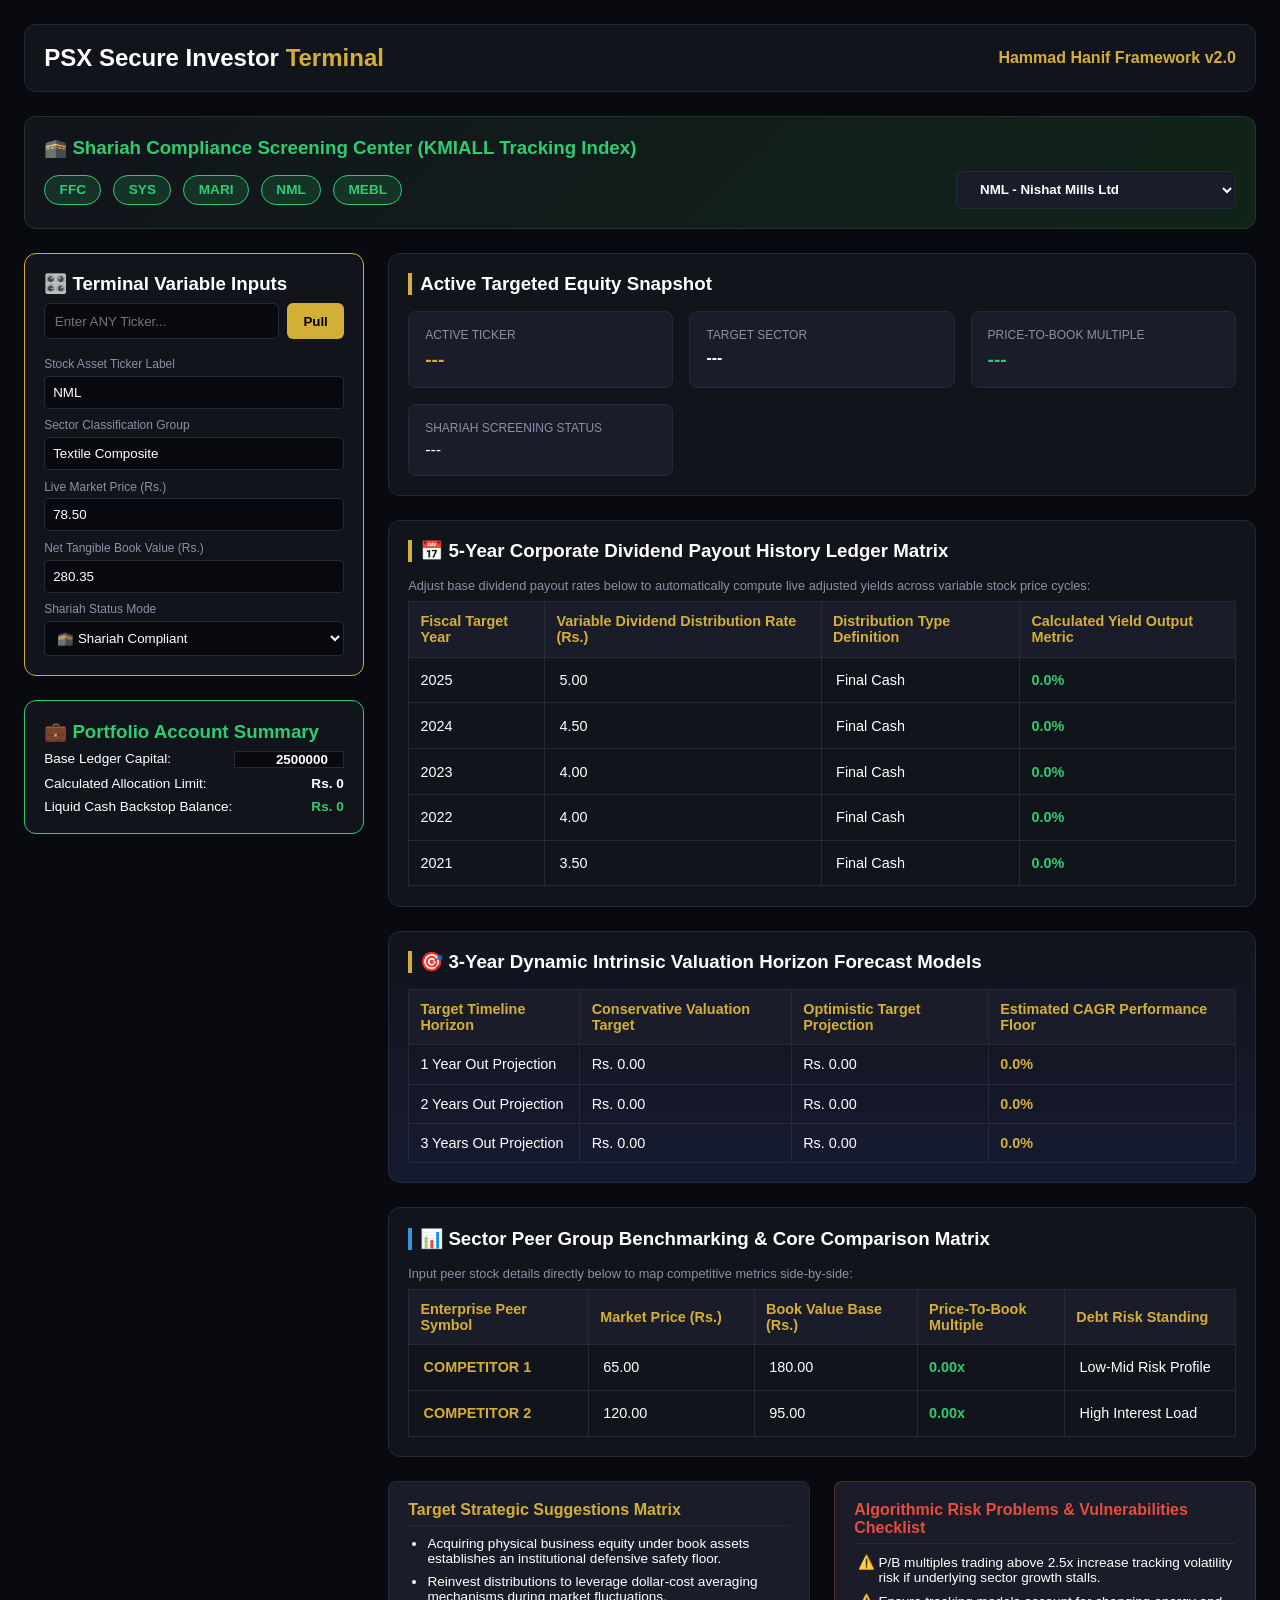
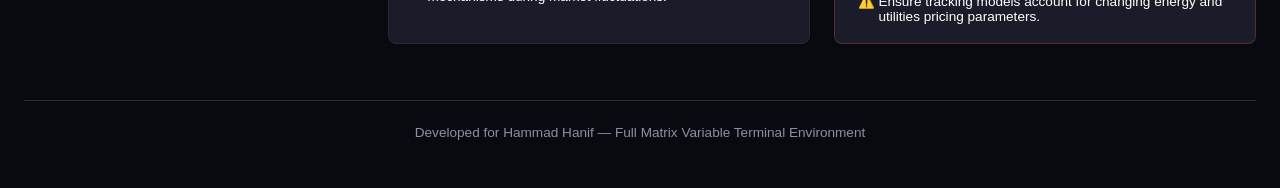
==== commit 4acb5cb7: "Update index.html" ====
--- a/index.html
+++ b/index.html
@@ -3,116 +3,74 @@
 <head>
     <meta charset="UTF-8">
     <meta name="viewport" content="width=device-width, initial-scale=1.0">
-    <title>PSX Secure Investor Terminal</title>
+    <title>PSX Custom Variable Terminal</title>
     <style>
         :root {
             --primary-bg: #090a0f; --surface-bg: #12141c; --card-bg: #1a1d29;
             --accent: #d4af37; --text: #ffffff; --text-muted: #8a90a6;
-            --green: #2ecc71; --red: #e74c3c; --border: #25293a;
+            --green: #2ecc71; --red: #e74c3c; --border: #25293a; --blue: #3498db;
         }
-        * { margin:0; padding:0; box-sizing:border-box; font-family:'Segoe UI',system-ui,sans-serif; }
-        
-        body { 
-            background-color: var(--primary-bg); 
-            color: var(--text); 
-            padding: 1.5rem; 
-        }
-        
-        .wrapper { 
-            max-width: 1400px; 
-            margin: 0 auto; 
-            display: flex; 
-            flex-direction: column; 
-            gap: 1.5rem; 
-        }
-        
-        header { display: flex; justify-content: space-between; align-items: center; background: var(--surface-bg); padding: 1.5rem; border-radius: 12px; border: 1px solid var(--border); }
+        * { margin:0; padding:0; box-sizing:border-box; font-family:'Segoe UI',sans-serif; }
+        body { background-color: var(--primary-bg); color: var(--text); padding: 1.5rem; }
+        .wrapper { max-width: 1400px; margin: 0 auto; display: flex; flex-direction: column; gap: 1.5rem; }
+        header { display: flex; justify-content: space-between; align-items: center; background: var(--surface-bg); padding: 1.2rem; border-radius: 12px; border: 1px solid var(--border); }
         .brand-text span { color: var(--accent); }
-        .user-stamp { font-weight: 600; color: var(--accent); }
-        
-        .shariah-hub { background: linear-gradient(135deg, #12141c 0%, #112419 100%); border: 1px solid #1e3a27; border-radius: 12px; padding: 1.5rem; }
-        .shariah-hub h3 { margin-bottom: 0.75rem; color: #2ecc71; }
+        .shariah-hub { background: linear-gradient(135deg, #12141c 0%, #112419 100%); border: 1px solid #1e3a27; border-radius: 12px; padding: 1.2rem; }
         .hub-flex { display: flex; flex-wrap: wrap; gap: 0.75rem; align-items: center; }
-        .quick-chip { background: rgba(46,204,113,0.15); border: 1px solid #2ecc71; color: #2ecc71; padding: 0.5rem 1rem; border-radius: 20px; font-weight: 600; font-size: 0.85rem; cursor: pointer; }
-        .select-menu { background: var(--card-bg); border: 1px solid var(--border); color: var(--text); padding: 0.6rem 1.2rem; border-radius: 6px; outline:none; font-weight:600; cursor: pointer; width: 280px; }
-
-        .workspace { display: grid; grid-template-columns: 320px 1fr; gap: 1.5rem; }
+        .quick-chip { background: rgba(46,204,113,0.15); border: 1px solid #2ecc71; color: #2ecc71; padding: 0.4rem 0.9rem; border-radius: 20px; font-size: 0.85rem; cursor: pointer; font-weight:600; }
+        .select-menu { background: var(--card-bg); border: 1px solid var(--border); color: var(--text); padding: 0.6rem 1.2rem; border-radius: 6px; font-weight:600; cursor: pointer; width: 280px; outline: none; }
+        .workspace { display: grid; grid-template-columns: 340px 1fr; gap: 1.5rem; }
         @media (max-width: 1000px) { .workspace { grid-template-columns: 1fr; } }
-        
         .left-panel { display: flex; flex-direction: column; gap: 1.5rem; }
-        .panel-box { background: var(--surface-bg); border: 1px solid var(--border); border-radius: 12px; padding: 1.5rem; position: relative; }
-        
+        .panel-box { background: var(--surface-bg); border: 1px solid var(--border); border-radius: 12px; padding: 1.2rem; }
         .search-container { display: flex; gap: 0.5rem; }
-        .search-container input { flex:1; background: var(--primary-bg); border:1px solid var(--border); padding: 0.75rem; border-radius:6px; color:var(--text); outline: none; }
-        .search-container input:focus { border-color: var(--accent); }
-        .search-container button { background: var(--accent); color:#000; border:none; padding: 0.75rem 1.2rem; border-radius:6px; font-weight:700; cursor:pointer; }
-        
+        .search-container input { flex:1; background: var(--primary-bg); border:1px solid var(--border); padding: 0.6rem; border-radius:6px; color:#fff; outline: none; }
+        .search-container button { background: var(--accent); color:#000; border:none; padding: 0.6rem 1rem; border-radius:6px; font-weight:700; cursor:pointer; }
         .main-panel { display: flex; flex-direction: column; gap: 1.5rem; }
         .section-header { display: flex; justify-content: space-between; align-items: center; margin-bottom: 1rem; border-left: 4px solid var(--accent); padding-left: 0.5rem; }
-        
-        .snapshot-grid { display: grid; grid-template-columns: repeat(auto-fit, minmax(220px, 1fr)); gap: 1rem; margin-top: 1rem; }
-        .stat-card { background: var(--card-bg); padding: 1.2rem; border-radius: 8px; border: 1px solid var(--border); position: relative; }
+        .snapshot-grid { display: grid; grid-template-columns: repeat(auto-fit, minmax(200px, 1fr)); gap: 1rem; margin-top: 1rem; }
+        .stat-card { background: var(--card-bg); padding: 1rem; border-radius: 8px; border: 1px solid var(--border); }
         .stat-card label { display: block; color: var(--text-muted); font-size: 0.75rem; text-transform: uppercase; margin-bottom: 0.4rem; }
-        .stat-card .value { font-size: 1.3rem; font-weight: 700; }
-        
-        .tooltip-trigger { position: relative; cursor: help; }
-        .tooltip-box { 
-            position: absolute; bottom: 105%; left: 50%; transform: translateX(-50%); 
-            width: 280px; background: #1f2336; border: 2px solid var(--accent); padding: 1rem; 
-            border-radius: 10px; box-shadow: 0 10px 30px rgba(0,0,0,0.5); z-index: 100; 
-            visibility: hidden; opacity: 0; transition: all 0.2s ease-in-out; pointer-events: none;
-        }
-        .tooltip-trigger:hover .tooltip-box { visibility: visible; opacity: 1; bottom: 112%; }
-        .tooltip-box h4 { color: var(--accent); font-size: 0.9rem; margin-bottom: 0.4rem; }
-        .tooltip-box p { font-size: 0.8rem; color: #cbd5e1; line-height: 1.4; }
-
-        .quick-badge { display: inline-block; padding: 0.35rem 0.75rem; border-radius: 4px; font-size: 0.85rem; font-weight: 700; }
+        .stat-card .value { font-size: 1.2rem; font-weight: 700; }
+        .calc-group { display: flex; flex-direction: column; gap: 0.6rem; margin-top: 0.5rem; }
+        .calc-row { display: flex; flex-direction: column; gap: 0.3rem; }
+        .calc-row label { font-size: 0.75rem; color: var(--text-muted); }
+        .calc-row input, .calc-row select { background: var(--primary-bg); border: 1px solid var(--border); padding: 0.5rem; border-radius: 4px; color: #fff; outline: none; }
+        .quick-badge { display: inline-block; padding: 0.35rem 0.75rem; border-radius: 4px; font-size: 0.85rem; font-weight: 700; text-align: center; margin-top: 0.2rem; }
         .badge-green { color: var(--green); background: rgba(46,204,113,0.1); border: 1px solid var(--green); }
         .badge-red { color: var(--red); background: rgba(231,76,60,0.1); border: 1px solid var(--red); }
         .badge-accent { color: var(--accent); background: rgba(212,175,55,0.1); border: 1px solid var(--accent); }
-
-        .info-split { display: grid; grid-template-columns: repeat(auto-fit, minmax(320px, 1fr)); gap: 1.5rem; }
+        .table-container { width: 100%; overflow-x: auto; margin-top: 0.5rem; }
+        .premium-table { width: 100%; border-collapse: collapse; text-align: left; font-size: 0.9rem; }
+        .premium-table th { background: var(--card-bg); color: var(--accent); padding: 0.7rem; border: 1px solid var(--border); }
+        .premium-table td { padding: 0.7rem; border: 1px solid var(--border); color: #fff; }
+        .premium-table input { background: transparent; border: none; color: #fff; width: 100%; font-size: 0.9rem; outline: none; padding: 0.2rem; }
+        .premium-table input:focus { background: var(--primary-bg); border-radius: 4px; }
+        .info-split { display: grid; grid-template-columns: repeat(auto-fit, minmax(300px, 1fr)); gap: 1.5rem; }
         .info-block { background: var(--card-bg); padding: 1.2rem; border-radius: 8px; border: 1px solid var(--border); }
         .info-block h4 { margin-bottom: 0.6rem; color: var(--accent); border-bottom: 1px solid var(--border); padding-bottom: 0.4rem; }
-        .info-block ul { padding-left: 1.2rem; font-size: 0.9rem; display: flex; flex-direction: column; gap: 0.5rem; }
-        
-        .calc-input-group { display: flex; flex-direction: column; gap: 0.4rem; margin-bottom: 0.8rem; }
-        .calc-input-group label { font-size: 0.75rem; color: var(--text-muted); }
-        .calc-input-group input { background: var(--primary-bg); border: 1px solid var(--border); padding: 0.5rem; border-radius: 4px; color: #fff; outline: none; }
-        .calc-input-group input:focus { border-color: var(--accent); }
-        
-        .radar-grid { display: grid; grid-template-columns: repeat(auto-fit, minmax(240px, 1fr)); gap: 1rem; margin-top: 1rem; }
-        .radar-card { background: linear-gradient(145deg, #1a1d29 0%, #131622 100%); border: 1px solid var(--border); border-radius: 8px; padding: 1.2rem; border-left: 4px solid var(--green); }
-        
-        /* Premium Table Framework Extensions */
-        .table-container { width: 100%; overflow-x: auto; margin-top: 0.5rem; }
-        .premium-table { width: 100%; border-collapse: collapse; text-align: left; font-size: 0.9rem; }
-        .premium-table th { background: var(--card-bg); color: var(--accent); padding: 0.75rem; border: 1px solid var(--border); font-weight: 600; }
-        .premium-table td { padding: 0.75rem; border: 1px solid var(--border); color: #fff; }
-        .premium-table tr:nth-child(even) { background: rgba(255,255,255,0.02); }
-
-        footer { text-align: center; color: var(--text-muted); font-size: 0.85rem; padding: 2rem 0; margin-top: 2rem; border-top: 1px solid var(--border); }
+        .info-block ul { padding-left: 1.2rem; font-size: 0.85rem; display: flex; flex-direction: column; gap: 0.5rem; }
+        footer { text-align: center; color: var(--text-muted); font-size: 0.85rem; padding: 1.5rem 0; margin-top: 2rem; border-top: 1px solid var(--border); }
     </style>
 </head>
 <body>
     <div class="wrapper">
         <header>
             <div class="brand-text"><h2>PSX Secure Investor <span>Terminal</span></h2></div>
-            <div class="user-stamp">Hammad Hanif Framework</div>
+            <div style="font-weight: 600; color: var(--accent);">Hammad Hanif Framework v2.0</div>
         </header>
 
-        <!-- Shariah Hub Tracking Center -->
         <div class="shariah-hub">
-            <h3>🕋 Shariah Compliance Screening Center (KMIALL Track)</h3>
+            <h3 style="color:#2ecc71;">🕋 Shariah Compliance Screening Center (KMIALL Tracking Index)</h3>
             <div class="hub-flex" style="margin-top:0.75rem;">
-                <span class="quick-chip" onclick="triggerDirectTickerQuery('FFC')">FFC</span>
-                <span class="quick-chip" onclick="triggerDirectTickerQuery('SYS')">SYS</span>
-                <span class="quick-chip" onclick="triggerDirectTickerQuery('MARI')">MARI</span>
-                <span class="quick-chip" onclick="triggerDirectTickerQuery('NML')">NML</span>
-                <span class="quick-chip" onclick="triggerDirectTickerQuery('MEBL')">MEBL</span>
+                <span class="quick-chip" onclick="quickLoadAsset('FFC')">FFC</span>
+                <span class="quick-chip" onclick="quickLoadAsset('SYS')">SYS</span>
+                <span class="quick-chip" onclick="quickLoadAsset('MARI')">MARI</span>
+                <span class="quick-chip" onclick="quickLoadAsset('NML')">NML</span>
+                <span class="quick-chip" onclick="quickLoadAsset('MEBL')">MEBL</span>
                 <div style="margin-left: auto;">
-                    <select class="select-menu" id="shariahDropdown" onchange="triggerDirectTickerQuery(this.value)">
-                        <option value="">-- Quick Load Dropdown --</option>
+                    <select class="select-menu" id="shariahDropdown" onchange="quickLoadAsset(this.value)">
+                        <option value="">-- Active Index Dropdown --</option>
                         <option value="FFC">FFC - Fauji Fertilizer Co.</option>
                         <option value="SYS">SYS - Systems Limited</option>
                         <option value="MARI">MARI - Mari Petroleum</option>
@@ -128,176 +86,163 @@
 
         <div class="workspace">
             <div class="left-panel">
-                <!-- Manual Terminal Pull Panel -->
+                <div class="panel-box" style="border-color: var(--accent);">
+                    <h3>🎛️ Terminal Variable Inputs</h3>
+                    <div class="calc-group">
+                        <div class="search-container" style="margin-bottom:0.5rem;">
+                            <input type="text" id="manualTickerInput" placeholder="Enter ANY Ticker...">
+                            <button onclick="pullManualTicker()">Pull</button>
+                        </div>
+                        <div class="calc-row">
+                            <label>Stock Asset Ticker Label</label>
+                            <input type="text" id="varTicker" value="NML" oninput="runCalculationsEngine()">
+                        </div>
+                        <div class="calc-row">
+                            <label>Sector Classification Group</label>
+                            <input type="text" id="varSector" value="Textile Composite" oninput="runCalculationsEngine()">
+                        </div>
+                        <div class="calc-row">
+                            <label>Live Market Price (Rs.)</label>
+                            <input type="number" id="varPrice" value="78.50" step="0.1" oninput="runCalculationsEngine()">
+                        </div>
+                        <div class="calc-row">
+                            <label>Net Tangible Book Value (Rs.)</label>
+                            <input type="number" id="varBv" value="280.35" step="0.1" oninput="runCalculationsEngine()">
+                        </div>
+                        <div class="calc-row">
+                            <label>Shariah Status Mode</label>
+                            <select id="varShariah" onchange="runCalculationsEngine()">
+                                <option value="YES">🕋 Shariah Compliant</option>
+                                <option value="NO">❌ Non-Compliant</option>
+                            </select>
+                        </div>
+                    </div>
+                </div>
+
+                <div class="panel-box" style="border-color: var(--green);">
+                    <h3 style="color:var(--green);">💼 Portfolio Account Summary</h3>
+                    <div class="calc-group" style="font-size: 0.85rem; gap: 0.5rem;">
+                        <div style="display:flex; justify-content:space-between;"><span>Base Ledger Capital:</span><input type="number" id="portCap" value="2500000" style="width:110px; background:var(--primary-bg); border:1px solid var(--border); color:#fff; text-align:right; font-weight:bold;" oninput="runCalculationsEngine()"></div>
+                        <div style="display:flex; justify-content:space-between;"><span>Calculated Allocation Limit:</span><strong id="lblPortAlloc" style="color:#fff;">Rs. 0</strong></div>
+                        <div style="display:flex; justify-content:space-between;"><span>Liquid Cash Backstop Balance:</span><strong id="lblPortCash" style="color:var(--green);">Rs. 0</strong></div>
+                    </div>
+                </div>
+            </div>
+
+            <div class="main-panel">
                 <div class="panel-box">
-                    <h3>Manual Terminal Pull</h3>
-                    <div class="search-container" style="margin-top:0.75rem;">
-                        <input type="text" id="targetInput" placeholder="Enter ANY Ticker (OGDC, LUCK, HUBC)..." onkeypress="if(event.key === 'Enter') triggerSearch()">
-                        <button onclick="triggerSearch()">Pull</button>
-                    </div>
-                </div>
-
-                <!-- Account Holding Summary Module -->
-                <div class="panel-box" style="border-color: rgba(46,204,113,0.3);">
-                    <h3 style="color: var(--green); font-size: 1.05rem; margin-bottom: 0.75rem;">💼 Portfolio Summary Account</h3>
-                    <div style="display:flex; flex-direction:column; gap:0.6rem; font-size:0.85rem;">
-                        <div style="display:flex; justify-content:space-between;"><span>Total Base Capital:</span><strong style="color:#fff;">Rs. 2,500,000</strong></div>
-                        <div style="display:flex; justify-content:space-between;"><span>Allocated Capital:</span><strong style="color:#fff;">Rs. 1,850,000</strong></div>
-                        <div style="display:flex; justify-content:space-between;"><span>Cash Reserve Net:</span><strong style="color:var(--green);">Rs. 650,000</strong></div>
-                        <div style="display:flex; justify-content:space-between; border-top:1px solid var(--border); padding-top:0.4rem;"><span>Holding Trackers:</span><strong style="color:var(--accent);">8 Core Assets</strong></div>
-                    </div>
-                </div>
-
-                <!-- Live Variable Testing Box -->
-                <div class="panel-box" style="background: rgba(212,175,55,0.02); border-color: var(--accent);">
-                    <h3 style="color: var(--accent); font-size: 1rem; margin-bottom: 0.75rem;">🧮 Simple Value Tester</h3>
-                    <div class="calc-input-group">
-                        <label>Current Stock Market Price (Rs.)</label>
-                        <input type="number" id="calcPrice" value="75" oninput="runLiveCalculation()">
-                    </div>
-                    <div class="calc-input-group">
-                        <label>Company Asset Net Worth (Per Share)</label>
-                        <input type="number" id="calcBv" value="120" oninput="runLiveCalculation()">
-                    </div>
-                    <div style="margin-top: 1rem; border-top: 1px solid var(--border); padding-top: 0.75rem; font-size: 0.85rem;">
-                        <div style="display:flex; justify-content:space-between; margin-bottom:0.4rem;">
-                            <span>Status Result:</span>
-                            <strong id="calcOutputStatus" style="color:var(--green);">Checking...</strong>
-                        </div>
-                    </div>
-                </div>
-            </div>
-
-            <div class="main-panel">
-                <!-- Base Target Profile Metadata Panel -->
+                    <div class="section-header"><h3>Active Targeted Equity Snapshot</h3></div>
+                    <div class="snapshot-grid">
+                        <div class="stat-card"><label>Active Ticker</label><div class="value" id="cardTicker" style="color:var(--accent);">---</div></div>
+                        <div class="stat-card"><label>Target Sector</label><div class="value" id="cardSector" style="font-size:1rem;">---</div></div>
+                        <div class="stat-card"><label>Price-To-Book Multiple</label><div class="value" id="cardPbVal" style="color:var(--green);">---</div></div>
+                        <div class="stat-card"><label>Shariah Screening Status</label><div id="cardShariahBadge">---</div></div>
+                    </div>
+                </div>
+
                 <div class="panel-box">
-                    <div class="section-header"><h3 id="displayTitle">Company Research Profile</h3></div>
-                    <div class="snapshot-grid">
-                        <div class="stat-card"><label>Symbol Ticker</label><div class="value" id="lblSym">---</div></div>
-                        <div class="stat-card"><label>Sector Classification</label><div class="value" style="font-size:1.05rem;" id="lblSector">---</div></div>
-                        <div class="stat-card"><label>Current Market Price</label><div class="value" id="lblPrice">Rs. 0.00</div></div>
-                        <div class="stat-card"><label>Book Value Asset Base</label><div class="value" id="lblBv">Rs. 0.00</div></div>
-                    </div>
-                </div>
-
-                <!-- Valuation Signals and Strategy Center -->
-                <div class="panel-box">
-                    <div class="section-header"><h3>Automated AI Investment Prescriptions</h3></div>
-                    <div class="snapshot-grid">
-                        <div class="stat-card tooltip-trigger">
-                            <label>Shariah Status Tracking</label>
-                            <div class="quick-badge" id="lblShariahBadge">---</div>
-                            <div class="tooltip-box">
-                                <h4>🕋 Shariah Tracking</h4>
-                                <p>Verifies if corporate operations and balance sheet liabilities stay completely aligned under KMIALL Shariah filtering systems.</p>
-                            </div>
-                        </div>
-                        <div class="stat-card tooltip-trigger">
-                            <label>Safe Holding Horizon</label>
-                            <div class="quick-badge" id="lblHorizonBadge">---</div>
-                            <div class="tooltip-box">
-                                <h4>⏳ Holding Timeline</h4>
-                                <p id="tipHorizonText">Recommends the perfect secure timeframe you should target to let this company's intrinsic asset valuation realize.</p>
-                            </div>
-                        </div>
-                        <div class="stat-card tooltip-trigger">
-                            <label>Valuation Health Signal</label>
-                            <div class="quick-badge" id="lblValBadge">Calculating...</div>
-                            <div class="tooltip-box">
-                                <h4>🔥 Price-to-Asset Evaluation</h4>
-                                <p id="tipValText">Scans if the business is on an absolute discount sale compared to what it owns on paper.</p>
-                            </div>
-                        </div>
-                    </div>
-                </div>
-
-                <!-- 5-Year Historic Payout Ledger Center -->
-                <div class="panel-box">
-                    <div class="section-header" style="border-left-color: var(--accent);"><h3>📅 Historical 5-Year Corporate Cash Dividends Payout Ledger</h3></div>
+                    <div class="section-header"><h3>📅 5-Year Corporate Dividend Payout History Ledger Matrix</h3></div>
+                    <p style="font-size:0.8rem; color:var(--text-muted); margin-bottom:0.5rem;">Adjust base dividend payout rates below to automatically compute live adjusted yields across variable stock price cycles:</p>
                     <div class="table-container">
                         <table class="premium-table">
                             <thead>
                                 <tr>
-                                    <th>Fiscal Tracking Year</th>
-                                    <th>Per Share Cash Dividend Distributed</th>
-                                    <th>Effective Payout Type Status</th>
-                                    <th>Calculated Annual Yield % Metric</th>
+                                    <th>Fiscal Target Year</th>
+                                    <th>Variable Dividend Distribution Rate (Rs.)</th>
+                                    <th>Distribution Type Definition</th>
+                                    <th>Calculated Yield Output Metric</th>
                                 </tr>
                             </thead>
-                            <tbody id="payoutTableBody">
-                                <!-- Loaded dynamically via app.js javascript engine -->
+                            <tbody>
+                                <tr><td>2025</td><td><input type="number" id="div1" value="5.00" step="0.1" oninput="runCalculationsEngine()"></td><td><input type="text" id="type1" value="Final Cash"></td><td id="yield1" style="color:var(--green); font-weight:bold;">0.0%</td></tr>
+                                <tr><td>2024</td><td><input type="number" id="div2" value="4.50" step="0.1" oninput="runCalculationsEngine()"></td><td><input type="text" id="type2" value="Final Cash"></td><td id="yield2" style="color:var(--green); font-weight:bold;">0.0%</td></tr>
+                                <tr><td>2023</td><td><input type="number" id="div3" value="4.00" step="0.1" oninput="runCalculationsEngine()"></td><td><input type="text" id="type3" value="Final Cash"></td><td id="yield3" style="color:var(--green); font-weight:bold;">0.0%</td></tr>
+                                <tr><td>2022</td><td><input type="number" id="div4" value="4.00" step="0.1" oninput="runCalculationsEngine()"></td><td><input type="text" id="type4" value="Final Cash"></td><td id="yield4" style="color:var(--green); font-weight:bold;">0.0%</td></tr>
+                                <tr><td>2021</td><td><input type="number" id="div5" value="3.50" step="0.1" oninput="runCalculationsEngine()"></td><td><input type="text" id="type5" value="Final Cash"></td><td id="yield5" style="color:var(--green); font-weight:bold;">0.0%</td></tr>
                             </tbody>
                         </table>
                     </div>
                 </div>
 
-                <!-- 3-Year Strategic Valuation Forecast Models -->
-                <div class="panel-box" style="background: linear-gradient(180deg, #12141c 0%, #151b30 100%); border-color: rgba(214,175,55,0.15);">
-                    <div class="section-header" style="border-left-color: var(--accent);"><h3>🎯 3-Year Intrinsic Valuation Horizon Projections & Forecasts</h3></div>
+                <div class="panel-box" style="background: linear-gradient(180deg, #12141c 0%, #151b30 100%);">
+                    <div class="section-header"><h3>🎯 3-Year Dynamic Intrinsic Valuation Horizon Forecast Models</h3></div>
                     <div class="table-container">
                         <table class="premium-table">
                             <thead>
                                 <tr>
-                                    <th>Target Timeline Target</th>
-                                    <th>Conservative Price Forecast Target</th>
-                                    <th>Optimistic Growth Projection</th>
-                                    <th>Estimated Compounded Annual Return Floor</th>
+                                    <th>Target Timeline Horizon</th>
+                                    <th>Conservative Valuation Target</th>
+                                    <th>Optimistic Target Projection</th>
+                                    <th>Estimated CAGR Performance Floor</th>
                                 </tr>
                             </thead>
-                            <tbody id="forecastTableBody">
-                                <!-- Loaded dynamically via app.js javascript engine -->
+                            <tbody>
+                                <tr><td>1 Year Out Projection</td><td id="fcCons1">Rs. 0.00</td><td id="fcOpt1">Rs. 0.00</td><td id="fcCagr1" style="color:var(--accent); font-weight:bold;">0.0%</td></tr>
+                                <tr><td>2 Years Out Projection</td><td id="fcCons2">Rs. 0.00</td><td id="fcOpt2">Rs. 0.00</td><td id="fcCagr2" style="color:var(--accent); font-weight:bold;">0.0%</td></tr>
+                                <tr><td>3 Years Out Projection</td><td id="fcCons3">Rs. 0.00</td><td id="fcOpt3">Rs. 0.00</td><td id="fcCagr3" style="color:var(--accent); font-weight:bold;">0.0%</td></tr>
                             </tbody>
                         </table>
                     </div>
                 </div>
 
-                <!-- Cross-Peer Competitive Landscape Comparisons Matrix -->
                 <div class="panel-box">
-                    <div class="section-header" style="border-left-color: #3498db;"><h3>📊 Sector Peer Group Benchmarking & Core Comparison Matrix</h3></div>
+                    <div class="section-header" style="border-left-color: var(--blue);"><h3>📊 Sector Peer Group Benchmarking & Core Comparison Matrix</h3></div>
+                    <p style="font-size:0.8rem; color:var(--text-muted); margin-bottom:0.5rem;">Input peer stock details directly below to map competitive metrics side-by-side:</p>
                     <div class="table-container">
                         <table class="premium-table">
                             <thead>
                                 <tr>
-                                    <th>Enterprise Peer Asset</th>
-                                    <th>Current Market Price</th>
-                                    <th>Price-to-Book Valuation Multiple</th>
-                                    <th>Return on Equity (ROE) Performance</th>
-                                    <th>Leverage Debt-to-Equity Ratio Risk</th>
+                                    <th>Enterprise Peer Symbol</th>
+                                    <th>Market Price (Rs.)</th>
+                                    <th>Book Value Base (Rs.)</th>
+                                    <th>Price-To-Book Multiple</th>
+                                    <th>Debt Risk Standing</th>
                                 </tr>
                             </thead>
-                            <tbody id="comparisonTableBody">
-                                <!-- Loaded dynamically via app.js javascript engine -->
+                            <tbody>
+                                <tr>
+                                    <td><input type="text" value="COMPETITOR 1" style="font-weight:bold; color:var(--accent);"></td>
+                                    <td><input type="number" id="peerPrice1" value="65.00" oninput="calculatePeerRatios()"></td>
+                                    <td><input type="number" id="peerBv1" value="180.00" oninput="calculatePeerRatios()"></td>
+                                    <td id="peerPb1" style="font-weight:bold; color:var(--green);">0.00x</td>
+                                    <td><input type="text" value="Low-Mid Risk Profile"></td>
+                                </tr>
+                                <tr>
+                                    <td><input type="text" value="COMPETITOR 2" style="font-weight:bold; color:var(--accent);"></td>
+                                    <td><input type="number" id="peerPrice2" value="120.00" oninput="calculatePeerRatios()"></td>
+                                    <td><input type="number" id="peerBv2" value="95.00" oninput="calculatePeerRatios()"></td>
+                                    <td id="peerPb2" style="font-weight:bold; color:var(--green);">0.00x</td>
+                                    <td><input type="text" value="High Interest Load"></td>
+                                </tr>
                             </tbody>
                         </table>
                     </div>
                 </div>
 
-                <!-- Strategic Safety Defensive Radar Display Layout -->
-                <div class="panel-box" style="background: linear-gradient(180deg, #12141c 0%, #0d1b15 100%); border-color: #1e3a27;">
-                    <div class="section-header" style="border-left-color: var(--green);"><h3>🚨 Secure Underdog Safety Radar Systems</h3></div>
-                    <p style="font-size:0.85rem; color:var(--text-muted); margin-bottom:1rem;">These companies are valued on the stock market for less than the paper value of their physical net assets. This structure provides a strong margin of safety against loss.</p>
-                    <div class="radar-grid" id="underdogRadarContainer"></div>
-                </div>
-
-                <!-- Splitted Strategic Details and Core System Operational Risks Problems Profiles -->
                 <div class="info-split">
                     <div class="info-block">
                         <h4>Target Strategic Suggestions Matrix</h4>
-                        <ul id="suggestionsList" class="suggestion-text"></ul>
-                    </div>
-                    <div class="info-block" style="border-color: rgba(231,76,60,0.2);">
+                        <ul id="suggestBox">
+                            <li>Acquiring physical business equity under book assets establishes an institutional defensive safety floor.</li>
+                            <li>Reinvest distributions to leverage dollar-cost averaging mechanisms during market fluctuations.</li>
+                        </ul>
+                    </div>
+                    <div class="info-block" style="border-color: rgba(231,76,60,0.3);">
                         <h4 style="color:var(--red);">Algorithmic Risk Problems & Vulnerabilities Checklist</h4>
-                        <ul id="redFlagsList" class="red-flag-text"></ul>
+                        <ul id="riskBox">
+                            <li style="list-style-type:'⚠️ '; margin-left:5px;">P/B multiples trading above 2.5x increase tracking volatility risk if underlying sector growth stalls.</li>
+                            <li style="list-style-type:'⚠️ '; margin-left:5px;">Ensure tracking models account for changing energy and utilities pricing parameters.</li>
+                        </ul>
                     </div>
                 </div>
             </div>
         </div>
 
         <footer>
-            <p>PSX Investment Research Analytic Dashboard Framework Environment Solutions</p>
-            <p style="margin-top:0.5rem; color:var(--accent); font-weight:600;">Developed by Hammad Hanif</p>
+            <p>Developed for Hammad Hanif — Full Matrix Variable Terminal Environment</p>
         </footer>
     </div>
+
     <script src="app.js"></script>
 </body>
 </html>
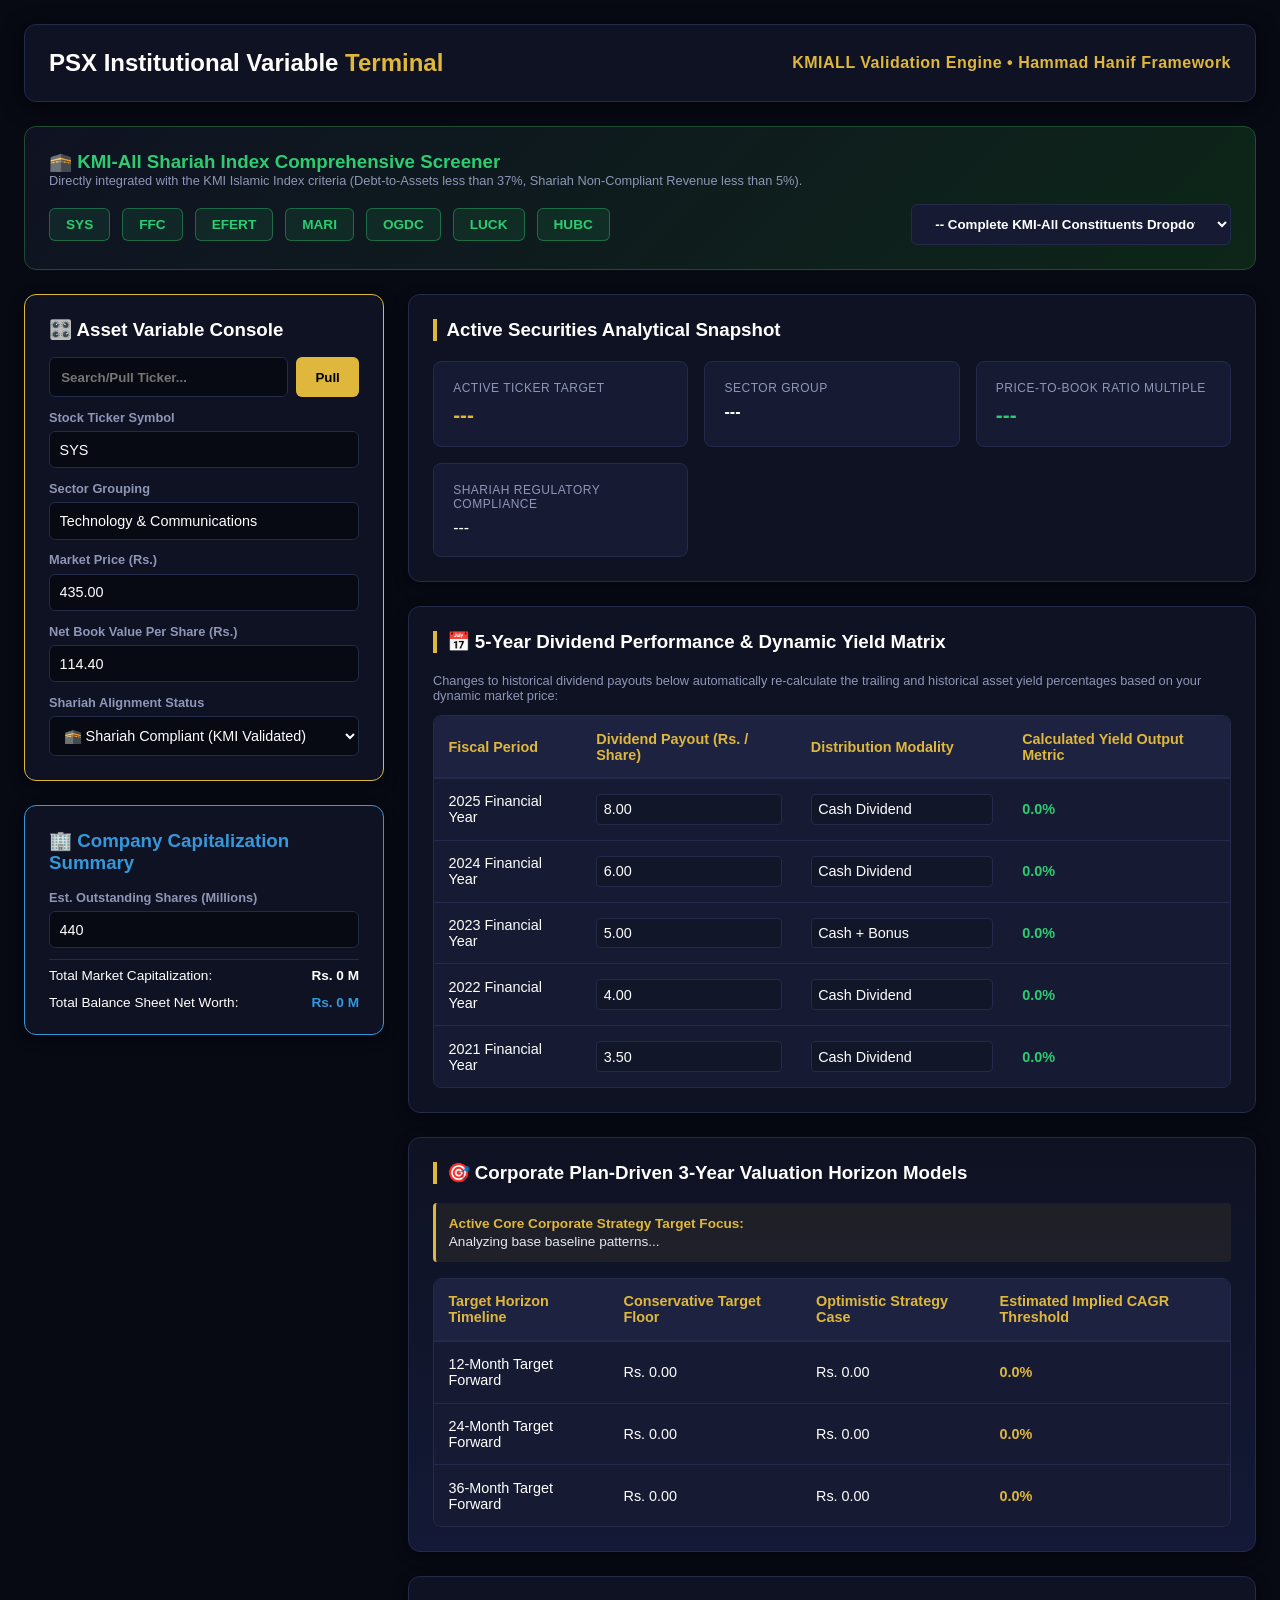
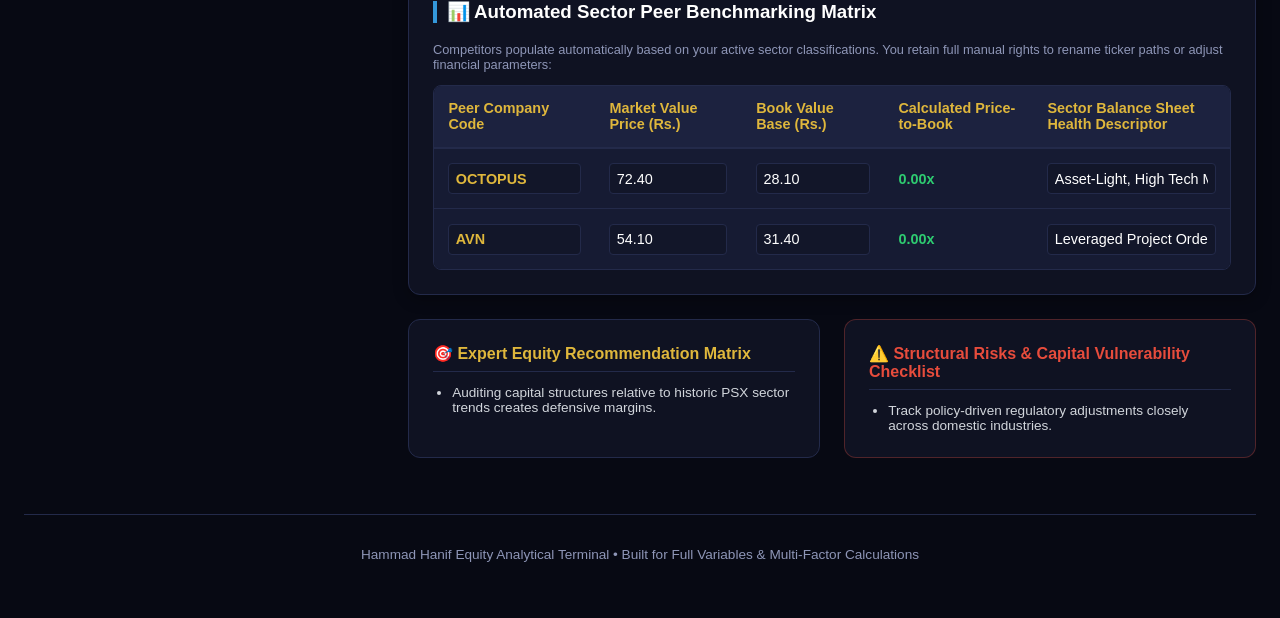
==== commit f0e95bdf: "Update index.html" ====
--- a/index.html
+++ b/index.html
@@ -3,235 +3,274 @@
 <head>
     <meta charset="UTF-8">
     <meta name="viewport" content="width=device-width, initial-scale=1.0">
-    <title>PSX Custom Variable Terminal</title>
+    <title>PSX Elite Strategic Analyst Terminal</title>
     <style>
         :root {
-            --primary-bg: #090a0f; --surface-bg: #12141c; --card-bg: #1a1d29;
-            --accent: #d4af37; --text: #ffffff; --text-muted: #8a90a6;
-            --green: #2ecc71; --red: #e74c3c; --border: #25293a; --blue: #3498db;
+            --primary-bg: #070913; --surface-bg: #0f1222; --card-bg: #161b33;
+            --accent: #dfb73c; --text: #ffffff; --text-muted: #8e96b7;
+            --green: #2ecc71; --red: #e74c3c; --border: #232a4a; --blue: #3498db;
         }
-        * { margin:0; padding:0; box-sizing:border-box; font-family:'Segoe UI',sans-serif; }
+        * { margin:0; padding:0; box-sizing:border-box; font-family:'Segoe UI', Tahoma, Geneva, Verdana, sans-serif; }
         body { background-color: var(--primary-bg); color: var(--text); padding: 1.5rem; }
-        .wrapper { max-width: 1400px; margin: 0 auto; display: flex; flex-direction: column; gap: 1.5rem; }
-        header { display: flex; justify-content: space-between; align-items: center; background: var(--surface-bg); padding: 1.2rem; border-radius: 12px; border: 1px solid var(--border); }
+        .wrapper { max-width: 1500px; margin: 0 auto; display: flex; flex-direction: column; gap: 1.5rem; }
+        header { display: flex; justify-content: space-between; align-items: center; background: var(--surface-bg); padding: 1.5rem; border-radius: 12px; border: 1px solid var(--border); box-shadow: 0 4px 20px rgba(0,0,0,0.5); }
         .brand-text span { color: var(--accent); }
-        .shariah-hub { background: linear-gradient(135deg, #12141c 0%, #112419 100%); border: 1px solid #1e3a27; border-radius: 12px; padding: 1.2rem; }
+        .shariah-hub { background: linear-gradient(135deg, #0f1222 0%, #0d2618 100%); border: 1px solid #1f4d31; border-radius: 12px; padding: 1.5rem; }
         .hub-flex { display: flex; flex-wrap: wrap; gap: 0.75rem; align-items: center; }
-        .quick-chip { background: rgba(46,204,113,0.15); border: 1px solid #2ecc71; color: #2ecc71; padding: 0.4rem 0.9rem; border-radius: 20px; font-size: 0.85rem; cursor: pointer; font-weight:600; }
-        .select-menu { background: var(--card-bg); border: 1px solid var(--border); color: var(--text); padding: 0.6rem 1.2rem; border-radius: 6px; font-weight:600; cursor: pointer; width: 280px; outline: none; }
-        .workspace { display: grid; grid-template-columns: 340px 1fr; gap: 1.5rem; }
-        @media (max-width: 1000px) { .workspace { grid-template-columns: 1fr; } }
+        .quick-chip { background: rgba(46,204,113,0.1); border: 1px solid rgba(46,204,113,0.4); color: #2ecc71; padding: 0.5rem 1rem; border-radius: 6px; font-size: 0.85rem; cursor: pointer; font-weight:600; transition: all 0.2s ease; }
+        .quick-chip:hover { background: rgba(46,204,113,0.25); border-color: #2ecc71; }
+        .select-menu { background: var(--card-bg); border: 1px solid var(--border); color: var(--text); padding: 0.7rem 1.2rem; border-radius: 6px; font-weight:600; cursor: pointer; width: 320px; outline: none; }
+        .workspace { display: grid; grid-template-columns: 360px 1fr; gap: 1.5rem; }
+        @media (max-width: 1100px) { .workspace { grid-template-columns: 1fr; } }
         .left-panel { display: flex; flex-direction: column; gap: 1.5rem; }
-        .panel-box { background: var(--surface-bg); border: 1px solid var(--border); border-radius: 12px; padding: 1.2rem; }
+        .panel-box { background: var(--surface-bg); border: 1px solid var(--border); border-radius: 12px; padding: 1.5rem; box-shadow: 0 4px 15px rgba(0,0,0,0.3); }
         .search-container { display: flex; gap: 0.5rem; }
-        .search-container input { flex:1; background: var(--primary-bg); border:1px solid var(--border); padding: 0.6rem; border-radius:6px; color:#fff; outline: none; }
-        .search-container button { background: var(--accent); color:#000; border:none; padding: 0.6rem 1rem; border-radius:6px; font-weight:700; cursor:pointer; }
+        .search-container input { flex:1; background: var(--primary-bg); border:1px solid var(--border); padding: 0.7rem; border-radius:6px; color:#fff; outline: none; font-weight: 600; }
+        .search-container button { background: var(--accent); color:#000; border:none; padding: 0.7rem 1.2rem; border-radius:6px; font-weight:700; cursor:pointer; transition: opacity 0.2s; }
+        .search-container button:hover { opacity: 0.9; }
         .main-panel { display: flex; flex-direction: column; gap: 1.5rem; }
-        .section-header { display: flex; justify-content: space-between; align-items: center; margin-bottom: 1rem; border-left: 4px solid var(--accent); padding-left: 0.5rem; }
-        .snapshot-grid { display: grid; grid-template-columns: repeat(auto-fit, minmax(200px, 1fr)); gap: 1rem; margin-top: 1rem; }
-        .stat-card { background: var(--card-bg); padding: 1rem; border-radius: 8px; border: 1px solid var(--border); }
-        .stat-card label { display: block; color: var(--text-muted); font-size: 0.75rem; text-transform: uppercase; margin-bottom: 0.4rem; }
-        .stat-card .value { font-size: 1.2rem; font-weight: 700; }
-        .calc-group { display: flex; flex-direction: column; gap: 0.6rem; margin-top: 0.5rem; }
-        .calc-row { display: flex; flex-direction: column; gap: 0.3rem; }
-        .calc-row label { font-size: 0.75rem; color: var(--text-muted); }
-        .calc-row input, .calc-row select { background: var(--primary-bg); border: 1px solid var(--border); padding: 0.5rem; border-radius: 4px; color: #fff; outline: none; }
-        .quick-badge { display: inline-block; padding: 0.35rem 0.75rem; border-radius: 4px; font-size: 0.85rem; font-weight: 700; text-align: center; margin-top: 0.2rem; }
-        .badge-green { color: var(--green); background: rgba(46,204,113,0.1); border: 1px solid var(--green); }
-        .badge-red { color: var(--red); background: rgba(231,76,60,0.1); border: 1px solid var(--red); }
-        .badge-accent { color: var(--accent); background: rgba(212,175,55,0.1); border: 1px solid var(--accent); }
-        .table-container { width: 100%; overflow-x: auto; margin-top: 0.5rem; }
-        .premium-table { width: 100%; border-collapse: collapse; text-align: left; font-size: 0.9rem; }
-        .premium-table th { background: var(--card-bg); color: var(--accent); padding: 0.7rem; border: 1px solid var(--border); }
-        .premium-table td { padding: 0.7rem; border: 1px solid var(--border); color: #fff; }
-        .premium-table input { background: transparent; border: none; color: #fff; width: 100%; font-size: 0.9rem; outline: none; padding: 0.2rem; }
-        .premium-table input:focus { background: var(--primary-bg); border-radius: 4px; }
+        .section-header { display: flex; justify-content: space-between; align-items: center; margin-bottom: 1.2rem; border-left: 4px solid var(--accent); padding-left: 0.6rem; }
+        .snapshot-grid { display: grid; grid-template-columns: repeat(auto-fit, minmax(220px, 1fr)); gap: 1rem; margin-top: 1rem; }
+        .stat-card { background: var(--card-bg); padding: 1.2rem; border-radius: 8px; border: 1px solid var(--border); }
+        .stat-card label { display: block; color: var(--text-muted); font-size: 0.75rem; text-transform: uppercase; margin-bottom: 0.5rem; letter-spacing: 0.5px; }
+        .stat-card .value { font-size: 1.3rem; font-weight: 700; }
+        .calc-group { display: flex; flex-direction: column; gap: 0.8rem; margin-top: 0.5rem; }
+        .calc-row { display: flex; flex-direction: column; gap: 0.4rem; }
+        .calc-row label { font-size: 0.8rem; color: var(--text-muted); font-weight: 600; }
+        .calc-row input, .calc-row select { background: var(--primary-bg); border: 1px solid var(--border); padding: 0.6rem; border-radius: 6px; color: #fff; outline: none; font-size: 0.9rem; }
+        .quick-badge { display: inline-block; padding: 0.4rem 0.8rem; border-radius: 6px; font-size: 0.8rem; font-weight: 700; text-align: center; }
+        .badge-green { color: var(--green); background: rgba(46,204,113,0.1); border: 1px solid rgba(46,204,113,0.3); }
+        .badge-red { color: var(--red); background: rgba(231,76,60,0.1); border: 1px solid rgba(231,76,60,0.3); }
+        .table-container { width: 100%; overflow-x: auto; margin-top: 0.5rem; border-radius: 8px; border: 1px solid var(--border); }
+        .premium-table { width: 100%; border-collapse: collapse; text-align: left; font-size: 0.9rem; background: var(--card-bg); }
+        .premium-table th { background: #1c223f; color: var(--accent); padding: 0.9rem; font-weight: 600; border-bottom: 2px solid var(--border); }
+        .premium-table td { padding: 0.9rem; border-bottom: 1px solid var(--border); color: #fff; }
+        .premium-table tr:last-child td { border-bottom: none; }
+        .premium-table input { background: rgba(0,0,0,0.2); border: 1px solid var(--border); color: #fff; width: 100%; font-size: 0.9rem; outline: none; padding: 0.4rem; border-radius: 4px; }
+        .premium-table input:focus { border-color: var(--accent); background: var(--primary-bg); }
         .info-split { display: grid; grid-template-columns: repeat(auto-fit, minmax(300px, 1fr)); gap: 1.5rem; }
-        .info-block { background: var(--card-bg); padding: 1.2rem; border-radius: 8px; border: 1px solid var(--border); }
-        .info-block h4 { margin-bottom: 0.6rem; color: var(--accent); border-bottom: 1px solid var(--border); padding-bottom: 0.4rem; }
-        .info-block ul { padding-left: 1.2rem; font-size: 0.85rem; display: flex; flex-direction: column; gap: 0.5rem; }
-        footer { text-align: center; color: var(--text-muted); font-size: 0.85rem; padding: 1.5rem 0; margin-top: 2rem; border-top: 1px solid var(--border); }
+        .info-block { background: var(--surface-bg); padding: 1.5rem; border-radius: 12px; border: 1px solid var(--border); }
+        .info-block h4 { margin-bottom: 0.8rem; color: var(--accent); border-bottom: 1px solid var(--border); padding-bottom: 0.5rem; display: flex; align-items: center; gap: 0.5rem; }
+        .info-block ul { padding-left: 1.2rem; font-size: 0.85rem; display: flex; flex-direction: column; gap: 0.6rem; color: #d1d5db; }
+        footer { text-align: center; color: var(--text-muted); font-size: 0.85rem; padding: 2rem 0; margin-top: 2rem; border-top: 1px solid var(--border); }
     </style>
 </head>
 <body>
     <div class="wrapper">
         <header>
-            <div class="brand-text"><h2>PSX Secure Investor <span>Terminal</span></h2></div>
-            <div style="font-weight: 600; color: var(--accent);">Hammad Hanif Framework v2.0</div>
+            <div class="brand-text"><h2>PSX Institutional Variable <span>Terminal</span></h2></div>
+            <div style="font-weight: 600; color: var(--accent); letter-spacing: 0.5px;">KMIALL Validation Engine • Hammad Hanif Framework</div>
         </header>
 
+        <!-- Complete KMIALL Shariah Tracking Hub -->
         <div class="shariah-hub">
-            <h3 style="color:#2ecc71;">🕋 Shariah Compliance Screening Center (KMIALL Tracking Index)</h3>
-            <div class="hub-flex" style="margin-top:0.75rem;">
+            <h3 style="color:#2ecc71; display:flex; align-items:center; gap:0.5rem;">🕋 KMI-All Shariah Index Comprehensive Screener</h3>
+            <p style="font-size: 0.8rem; color: var(--text-muted); margin-bottom: 1rem;">Directly integrated with the KMI Islamic Index criteria (Debt-to-Assets less than 37%, Shariah Non-Compliant Revenue less than 5%).</p>
+            <div class="hub-flex">
+                <span class="quick-chip" onclick="quickLoadAsset('SYS')">SYS</span>
                 <span class="quick-chip" onclick="quickLoadAsset('FFC')">FFC</span>
-                <span class="quick-chip" onclick="quickLoadAsset('SYS')">SYS</span>
+                <span class="quick-chip" onclick="quickLoadAsset('EFERT')">EFERT</span>
                 <span class="quick-chip" onclick="quickLoadAsset('MARI')">MARI</span>
-                <span class="quick-chip" onclick="quickLoadAsset('NML')">NML</span>
-                <span class="quick-chip" onclick="quickLoadAsset('MEBL')">MEBL</span>
+                <span class="quick-chip" onclick="quickLoadAsset('OGDC')">OGDC</span>
+                <span class="quick-chip" onclick="quickLoadAsset('LUCK')">LUCK</span>
+                <span class="quick-chip" onclick="quickLoadAsset('HUBC')">HUBC</span>
                 <div style="margin-left: auto;">
                     <select class="select-menu" id="shariahDropdown" onchange="quickLoadAsset(this.value)">
-                        <option value="">-- Active Index Dropdown --</option>
-                        <option value="FFC">FFC - Fauji Fertilizer Co.</option>
-                        <option value="SYS">SYS - Systems Limited</option>
-                        <option value="MARI">MARI - Mari Petroleum</option>
-                        <option value="NML">NML - Nishat Mills Ltd</option>
-                        <option value="MEBL">MEBL - Meezan Bank Limited</option>
-                        <option value="OGDC">OGDC - Oil & Gas Development Co.</option>
-                        <option value="PPL">PPL - Pakistan Petroleum Ltd</option>
-                        <option value="EFERT">EFERT - Engro Fertilizers</option>
+                        <option value="">-- Complete KMI-All Constituents Dropdown --</option>
+                        <optgroup label="Technology & Communication">
+                            <option value="SYS">SYS - Systems Limited</option>
+                            <option value="AIRLINK">AIRLINK - Air Link Communication</option>
+                        </optgroup>
+                        <optgroup label="Fertilizer & Chemicals">
+                            <option value="FFC">FFC - Fauji Fertilizer Co.</option>
+                            <option value="EFERT">EFERT - Engro Fertilizers Ltd</option>
+                            <option value="ENGRO">ENGRO - Engro Corporation</option>
+                        </optgroup>
+                        <optgroup label="Oil & Gas Exploration (E&P)">
+                            <option value="MARI">MARI - Mari Petroleum Co.</option>
+                            <option value="OGDC">OGDC - Oil & Gas Development Co.</option>
+                            <option value="PPL">PPL - Pakistan Petroleum Ltd</option>
+                        </optgroup>
+                        <optgroup label="Power Generation & Energy">
+                            <option value="HUBC">HUBC - Hub Power Company</option>
+                            <option value="PSO">PSO - Pakistan State Oil</option>
+                        </optgroup>
+                        <optgroup label="Cement Sector">
+                            <option value="LUCK">LUCK - Lucky Cement Limited</option>
+                            <option value="DGKC">DGKC - D.G. Khan Cement</option>
+                            <option value="CHCC">CHCC - Cherat Cement Company</option>
+                        </optgroup>
                     </select>
                 </div>
             </div>
         </div>
 
         <div class="workspace">
+            <!-- Left Panel: Controls & Inputs -->
             <div class="left-panel">
                 <div class="panel-box" style="border-color: var(--accent);">
-                    <h3>🎛️ Terminal Variable Inputs</h3>
+                    <h3 style="margin-bottom: 1rem;">🎛️ Asset Variable Console</h3>
                     <div class="calc-group">
-                        <div class="search-container" style="margin-bottom:0.5rem;">
-                            <input type="text" id="manualTickerInput" placeholder="Enter ANY Ticker...">
+                        <div class="search-container">
+                            <input type="text" id="manualTickerInput" placeholder="Search/Pull Ticker...">
                             <button onclick="pullManualTicker()">Pull</button>
                         </div>
                         <div class="calc-row">
-                            <label>Stock Asset Ticker Label</label>
-                            <input type="text" id="varTicker" value="NML" oninput="runCalculationsEngine()">
-                        </div>
-                        <div class="calc-row">
-                            <label>Sector Classification Group</label>
-                            <input type="text" id="varSector" value="Textile Composite" oninput="runCalculationsEngine()">
-                        </div>
-                        <div class="calc-row">
-                            <label>Live Market Price (Rs.)</label>
-                            <input type="number" id="varPrice" value="78.50" step="0.1" oninput="runCalculationsEngine()">
-                        </div>
-                        <div class="calc-row">
-                            <label>Net Tangible Book Value (Rs.)</label>
-                            <input type="number" id="varBv" value="280.35" step="0.1" oninput="runCalculationsEngine()">
-                        </div>
-                        <div class="calc-row">
-                            <label>Shariah Status Mode</label>
+                            <label>Stock Ticker Symbol</label>
+                            <input type="text" id="varTicker" value="SYS" oninput="runCalculationsEngine()">
+                        </div>
+                        <div class="calc-row">
+                            <label>Sector Grouping</label>
+                            <input type="text" id="varSector" value="Technology & Communications" oninput="runCalculationsEngine()">
+                        </div>
+                        <div class="calc-row">
+                            <label>Market Price (Rs.)</label>
+                            <input type="number" id="varPrice" value="435.00" step="0.01" oninput="runCalculationsEngine()">
+                        </div>
+                        <div class="calc-row">
+                            <label>Net Book Value Per Share (Rs.)</label>
+                            <input type="number" id="varBv" value="114.40" step="0.01" oninput="runCalculationsEngine()">
+                        </div>
+                        <div class="calc-row">
+                            <label>Shariah Alignment Status</label>
                             <select id="varShariah" onchange="runCalculationsEngine()">
-                                <option value="YES">🕋 Shariah Compliant</option>
-                                <option value="NO">❌ Non-Compliant</option>
+                                <option value="YES">🕋 Shariah Compliant (KMI Validated)</option>
+                                <option value="NO">❌ Non-Compliant Status</option>
                             </select>
                         </div>
                     </div>
                 </div>
 
-                <div class="panel-box" style="border-color: var(--green);">
-                    <h3 style="color:var(--green);">💼 Portfolio Account Summary</h3>
-                    <div class="calc-group" style="font-size: 0.85rem; gap: 0.5rem;">
-                        <div style="display:flex; justify-content:space-between;"><span>Base Ledger Capital:</span><input type="number" id="portCap" value="2500000" style="width:110px; background:var(--primary-bg); border:1px solid var(--border); color:#fff; text-align:right; font-weight:bold;" oninput="runCalculationsEngine()"></div>
-                        <div style="display:flex; justify-content:space-between;"><span>Calculated Allocation Limit:</span><strong id="lblPortAlloc" style="color:#fff;">Rs. 0</strong></div>
-                        <div style="display:flex; justify-content:space-between;"><span>Liquid Cash Backstop Balance:</span><strong id="lblPortCash" style="color:var(--green);">Rs. 0</strong></div>
+                <!-- Company Account Summary (Replaced Portfolio Module) -->
+                <div class="panel-box" style="border-color: var(--blue);">
+                    <h3 style="color:var(--blue); margin-bottom: 1rem;">🏢 Company Capitalization Summary</h3>
+                    <div class="calc-group" style="font-size: 0.85rem; gap: 0.7rem;">
+                        <div class="calc-row">
+                            <label>Est. Outstanding Shares (Millions)</label>
+                            <input type="number" id="compShares" value="440" style="background:var(--primary-bg);" oninput="runCalculationsEngine()">
+                        </div>
+                        <div style="display:flex; justify-content:space-between; padding-top: 0.5rem; border-top: 1px solid var(--border);">
+                            <span>Total Market Capitalization:</span>
+                            <strong id="lblMarketCap" style="color:#fff;">Rs. 0 M</strong>
+                        </div>
+                        <div style="display:flex; justify-content:space-between;">
+                            <span>Total Balance Sheet Net Worth:</span>
+                            <strong id="lblNetWorth" style="color:var(--blue);">Rs. 0 M</strong>
+                        </div>
                     </div>
                 </div>
             </div>
 
+            <!-- Right Panel: Dynamic Analytical Content -->
             <div class="main-panel">
                 <div class="panel-box">
-                    <div class="section-header"><h3>Active Targeted Equity Snapshot</h3></div>
+                    <div class="section-header"><h3>Active Securities Analytical Snapshot</h3></div>
                     <div class="snapshot-grid">
-                        <div class="stat-card"><label>Active Ticker</label><div class="value" id="cardTicker" style="color:var(--accent);">---</div></div>
-                        <div class="stat-card"><label>Target Sector</label><div class="value" id="cardSector" style="font-size:1rem;">---</div></div>
-                        <div class="stat-card"><label>Price-To-Book Multiple</label><div class="value" id="cardPbVal" style="color:var(--green);">---</div></div>
-                        <div class="stat-card"><label>Shariah Screening Status</label><div id="cardShariahBadge">---</div></div>
-                    </div>
-                </div>
-
+                        <div class="stat-card"><label>Active Ticker Target</label><div class="value" id="cardTicker" style="color:var(--accent);">---</div></div>
+                        <div class="stat-card"><label>Sector Group</label><div class="value" id="cardSector" style="font-size:1rem; white-space: nowrap; overflow: hidden; text-overflow: ellipsis;">---</div></div>
+                        <div class="stat-card"><label>Price-to-Book Ratio Multiple</label><div class="value" id="cardPbVal" style="color:var(--green);">---</div></div>
+                        <div class="stat-card"><label>Shariah Regulatory Compliance</label><div id="cardShariahBadge" style="margin-top:0.2rem;">---</div></div>
+                    </div>
+                </div>
+
+                <!-- 5-Year Automated & Manual Payout Matrix -->
                 <div class="panel-box">
-                    <div class="section-header"><h3>📅 5-Year Corporate Dividend Payout History Ledger Matrix</h3></div>
-                    <p style="font-size:0.8rem; color:var(--text-muted); margin-bottom:0.5rem;">Adjust base dividend payout rates below to automatically compute live adjusted yields across variable stock price cycles:</p>
+                    <div class="section-header"><h3>📅 5-Year Dividend Performance & Dynamic Yield Matrix</h3></div>
+                    <p style="font-size:0.8rem; color:var(--text-muted); margin-bottom: 0.8rem;">Changes to historical dividend payouts below automatically re-calculate the trailing and historical asset yield percentages based on your dynamic market price:</p>
                     <div class="table-container">
                         <table class="premium-table">
                             <thead>
                                 <tr>
-                                    <th>Fiscal Target Year</th>
-                                    <th>Variable Dividend Distribution Rate (Rs.)</th>
-                                    <th>Distribution Type Definition</th>
+                                    <th>Fiscal Period</th>
+                                    <th>Dividend Payout (Rs. / Share)</th>
+                                    <th>Distribution Modality</th>
                                     <th>Calculated Yield Output Metric</th>
                                 </tr>
                             </thead>
                             <tbody>
-                                <tr><td>2025</td><td><input type="number" id="div1" value="5.00" step="0.1" oninput="runCalculationsEngine()"></td><td><input type="text" id="type1" value="Final Cash"></td><td id="yield1" style="color:var(--green); font-weight:bold;">0.0%</td></tr>
-                                <tr><td>2024</td><td><input type="number" id="div2" value="4.50" step="0.1" oninput="runCalculationsEngine()"></td><td><input type="text" id="type2" value="Final Cash"></td><td id="yield2" style="color:var(--green); font-weight:bold;">0.0%</td></tr>
-                                <tr><td>2023</td><td><input type="number" id="div3" value="4.00" step="0.1" oninput="runCalculationsEngine()"></td><td><input type="text" id="type3" value="Final Cash"></td><td id="yield3" style="color:var(--green); font-weight:bold;">0.0%</td></tr>
-                                <tr><td>2022</td><td><input type="number" id="div4" value="4.00" step="0.1" oninput="runCalculationsEngine()"></td><td><input type="text" id="type4" value="Final Cash"></td><td id="yield4" style="color:var(--green); font-weight:bold;">0.0%</td></tr>
-                                <tr><td>2021</td><td><input type="number" id="div5" value="3.50" step="0.1" oninput="runCalculationsEngine()"></td><td><input type="text" id="type5" value="Final Cash"></td><td id="yield5" style="color:var(--green); font-weight:bold;">0.0%</td></tr>
+                                <tr><td>2025 Financial Year</td><td><input type="number" id="div1" value="8.00" step="0.1" oninput="runCalculationsEngine()"></td><td><input type="text" id="type1" value="Cash Dividend"></td><td id="yield1" style="color:var(--green); font-weight:bold;">0.0%</td></tr>
+                                <tr><td>2024 Financial Year</td><td><input type="number" id="div2" value="6.00" step="0.1" oninput="runCalculationsEngine()"></td><td><input type="text" id="type2" value="Cash Dividend"></td><td id="yield2" style="color:var(--green); font-weight:bold;">0.0%</td></tr>
+                                <tr><td>2023 Financial Year</td><td><input type="number" id="div3" value="5.00" step="0.1" oninput="runCalculationsEngine()"></td><td><input type="text" id="type3" value="Cash + Bonus"></td><td id="yield3" style="color:var(--green); font-weight:bold;">0.0%</td></tr>
+                                <tr><td>2022 Financial Year</td><td><input type="number" id="div4" value="4.00" step="0.1" oninput="runCalculationsEngine()"></td><td><input type="text" id="type4" value="Cash Dividend"></td><td id="yield4" style="color:var(--green); font-weight:bold;">0.0%</td></tr>
+                                <tr><td>2021 Financial Year</td><td><input type="number" id="div5" value="3.50" step="0.1" oninput="runCalculationsEngine()"></td><td><input type="text" id="type5" value="Cash Dividend"></td><td id="yield5" style="color:var(--green); font-weight:bold;">0.0%</td></tr>
                             </tbody>
                         </table>
                     </div>
                 </div>
 
-                <div class="panel-box" style="background: linear-gradient(180deg, #12141c 0%, #151b30 100%);">
-                    <div class="section-header"><h3>🎯 3-Year Dynamic Intrinsic Valuation Horizon Forecast Models</h3></div>
+                <!-- Strategic Planning & Guidance Forecast Horizon -->
+                <div class="panel-box" style="background: linear-gradient(180deg, #0f1222 0%, #131936 100%);">
+                    <div class="section-header"><h3>🎯 Corporate Plan-Driven 3-Year Valuation Horizon Models</h3></div>
+                    <div style="background: rgba(223,183,60,0.07); padding: 0.8rem; border-left: 3px solid var(--accent); margin-bottom: 1rem; border-radius: 4px;">
+                        <strong style="font-size: 0.85rem; color: var(--accent); display: block;">Active Core Corporate Strategy Target Focus:</strong>
+                        <p id="lblCorporatePlan" style="font-size:0.85rem; color:#e2e8f0; margin-top:0.2rem;">Analyzing base baseline patterns...</p>
+                    </div>
                     <div class="table-container">
                         <table class="premium-table">
                             <thead>
                                 <tr>
-                                    <th>Target Timeline Horizon</th>
-                                    <th>Conservative Valuation Target</th>
-                                    <th>Optimistic Target Projection</th>
-                                    <th>Estimated CAGR Performance Floor</th>
+                                    <th>Target Horizon Timeline</th>
+                                    <th>Conservative Target Floor</th>
+                                    <th>Optimistic Strategy Case</th>
+                                    <th>Estimated Implied CAGR Threshold</th>
                                 </tr>
                             </thead>
                             <tbody>
-                                <tr><td>1 Year Out Projection</td><td id="fcCons1">Rs. 0.00</td><td id="fcOpt1">Rs. 0.00</td><td id="fcCagr1" style="color:var(--accent); font-weight:bold;">0.0%</td></tr>
-                                <tr><td>2 Years Out Projection</td><td id="fcCons2">Rs. 0.00</td><td id="fcOpt2">Rs. 0.00</td><td id="fcCagr2" style="color:var(--accent); font-weight:bold;">0.0%</td></tr>
-                                <tr><td>3 Years Out Projection</td><td id="fcCons3">Rs. 0.00</td><td id="fcOpt3">Rs. 0.00</td><td id="fcCagr3" style="color:var(--accent); font-weight:bold;">0.0%</td></tr>
+                                <tr><td>12-Month Target Forward</td><td id="fcCons1">Rs. 0.00</td><td id="fcOpt1">Rs. 0.00</td><td id="fcCagr1" style="color:var(--accent); font-weight:bold;">0.0%</td></tr>
+                                <tr><td>24-Month Target Forward</td><td id="fcCons2">Rs. 0.00</td><td id="fcOpt2">Rs. 0.00</td><td id="fcCagr2" style="color:var(--accent); font-weight:bold;">0.0%</td></tr>
+                                <tr><td>36-Month Target Forward</td><td id="fcCons3">Rs. 0.00</td><td id="fcOpt3">Rs. 0.00</td><td id="fcCagr3" style="color:var(--accent); font-weight:bold;">0.0%</td></tr>
                             </tbody>
                         </table>
                     </div>
                 </div>
 
+                <!-- Automated Competitor & Peer Group Matrix -->
                 <div class="panel-box">
-                    <div class="section-header" style="border-left-color: var(--blue);"><h3>📊 Sector Peer Group Benchmarking & Core Comparison Matrix</h3></div>
-                    <p style="font-size:0.8rem; color:var(--text-muted); margin-bottom:0.5rem;">Input peer stock details directly below to map competitive metrics side-by-side:</p>
+                    <div class="section-header" style="border-left-color: var(--blue);"><h3>📊 Automated Sector Peer Benchmarking Matrix</h3></div>
+                    <p style="font-size:0.8rem; color:var(--text-muted); margin-bottom: 0.8rem;">Competitors populate automatically based on your active sector classifications. You retain full manual rights to rename ticker paths or adjust financial parameters:</p>
                     <div class="table-container">
                         <table class="premium-table">
                             <thead>
                                 <tr>
-                                    <th>Enterprise Peer Symbol</th>
-                                    <th>Market Price (Rs.)</th>
+                                    <th>Peer Company Code</th>
+                                    <th>Market Value Price (Rs.)</th>
                                     <th>Book Value Base (Rs.)</th>
-                                    <th>Price-To-Book Multiple</th>
-                                    <th>Debt Risk Standing</th>
+                                    <th>Calculated Price-to-Book</th>
+                                    <th>Sector Balance Sheet Health Descriptor</th>
                                 </tr>
                             </thead>
                             <tbody>
                                 <tr>
-                                    <td><input type="text" value="COMPETITOR 1" style="font-weight:bold; color:var(--accent);"></td>
-                                    <td><input type="number" id="peerPrice1" value="65.00" oninput="calculatePeerRatios()"></td>
-                                    <td><input type="number" id="peerBv1" value="180.00" oninput="calculatePeerRatios()"></td>
+                                    <td><input type="text" id="peerName1" value="OCTOPUS" style="font-weight:bold; color:var(--accent);"></td>
+                                    <td><input type="number" id="peerPrice1" value="72.40" step="0.01" oninput="calculatePeerRatios()"></td>
+                                    <td><input type="number" id="peerBv1" value="28.10" step="0.01" oninput="calculatePeerRatios()"></td>
                                     <td id="peerPb1" style="font-weight:bold; color:var(--green);">0.00x</td>
-                                    <td><input type="text" value="Low-Mid Risk Profile"></td>
-                                </tr>
-                                <tr>
-                                    <td><input type="text" value="COMPETITOR 2" style="font-weight:bold; color:var(--accent);"></td>
-                                    <td><input type="number" id="peerPrice2" value="120.00" oninput="calculatePeerRatios()"></td>
-                                    <td><input type="number" id="peerBv2" value="95.00" oninput="calculatePeerRatios()"></td>
+                                    <td><input type="text" id="peerRisk1" value="Asset-Light, High Tech Margin"></td>
+                                </tr>
+                                <tr>
+                                    <td><input type="text" id="peerName2" value="AVN" style="font-weight:bold; color:var(--accent);"></td>
+                                    <td><input type="number" id="peerPrice2" value="54.10" step="0.01" oninput="calculatePeerRatios()"></td>
+                                    <td><input type="number" id="peerBv2" value="31.40" step="0.01" oninput="calculatePeerRatios()"></td>
                                     <td id="peerPb2" style="font-weight:bold; color:var(--green);">0.00x</td>
-                                    <td><input type="text" value="High Interest Load"></td>
+                                    <td><input type="text" id="peerRisk2" value="Leveraged Project Order Book"></td>
                                 </tr>
                             </tbody>
                         </table>
                     </div>
                 </div>
 
+                <!-- Strategic Risk Advisory & Intelligence Logs -->
                 <div class="info-split">
                     <div class="info-block">
-                        <h4>Target Strategic Suggestions Matrix</h4>
+                        <h4>🎯 Expert Equity Recommendation Matrix</h4>
                         <ul id="suggestBox">
-                            <li>Acquiring physical business equity under book assets establishes an institutional defensive safety floor.</li>
-                            <li>Reinvest distributions to leverage dollar-cost averaging mechanisms during market fluctuations.</li>
+                            <li>Auditing capital structures relative to historic PSX sector trends creates defensive margins.</li>
                         </ul>
                     </div>
                     <div class="info-block" style="border-color: rgba(231,76,60,0.3);">
-                        <h4 style="color:var(--red);">Algorithmic Risk Problems & Vulnerabilities Checklist</h4>
+                        <h4 style="color:var(--red);">⚠️ Structural Risks & Capital Vulnerability Checklist</h4>
                         <ul id="riskBox">
-                            <li style="list-style-type:'⚠️ '; margin-left:5px;">P/B multiples trading above 2.5x increase tracking volatility risk if underlying sector growth stalls.</li>
-                            <li style="list-style-type:'⚠️ '; margin-left:5px;">Ensure tracking models account for changing energy and utilities pricing parameters.</li>
+                            <li>Track policy-driven regulatory adjustments closely across domestic industries.</li>
                         </ul>
                     </div>
                 </div>
@@ -239,7 +278,7 @@
         </div>
 
         <footer>
-            <p>Developed for Hammad Hanif — Full Matrix Variable Terminal Environment</p>
+            <p>Hammad Hanif Equity Analytical Terminal • Built for Full Variables & Multi-Factor Calculations</p>
         </footer>
     </div>
 
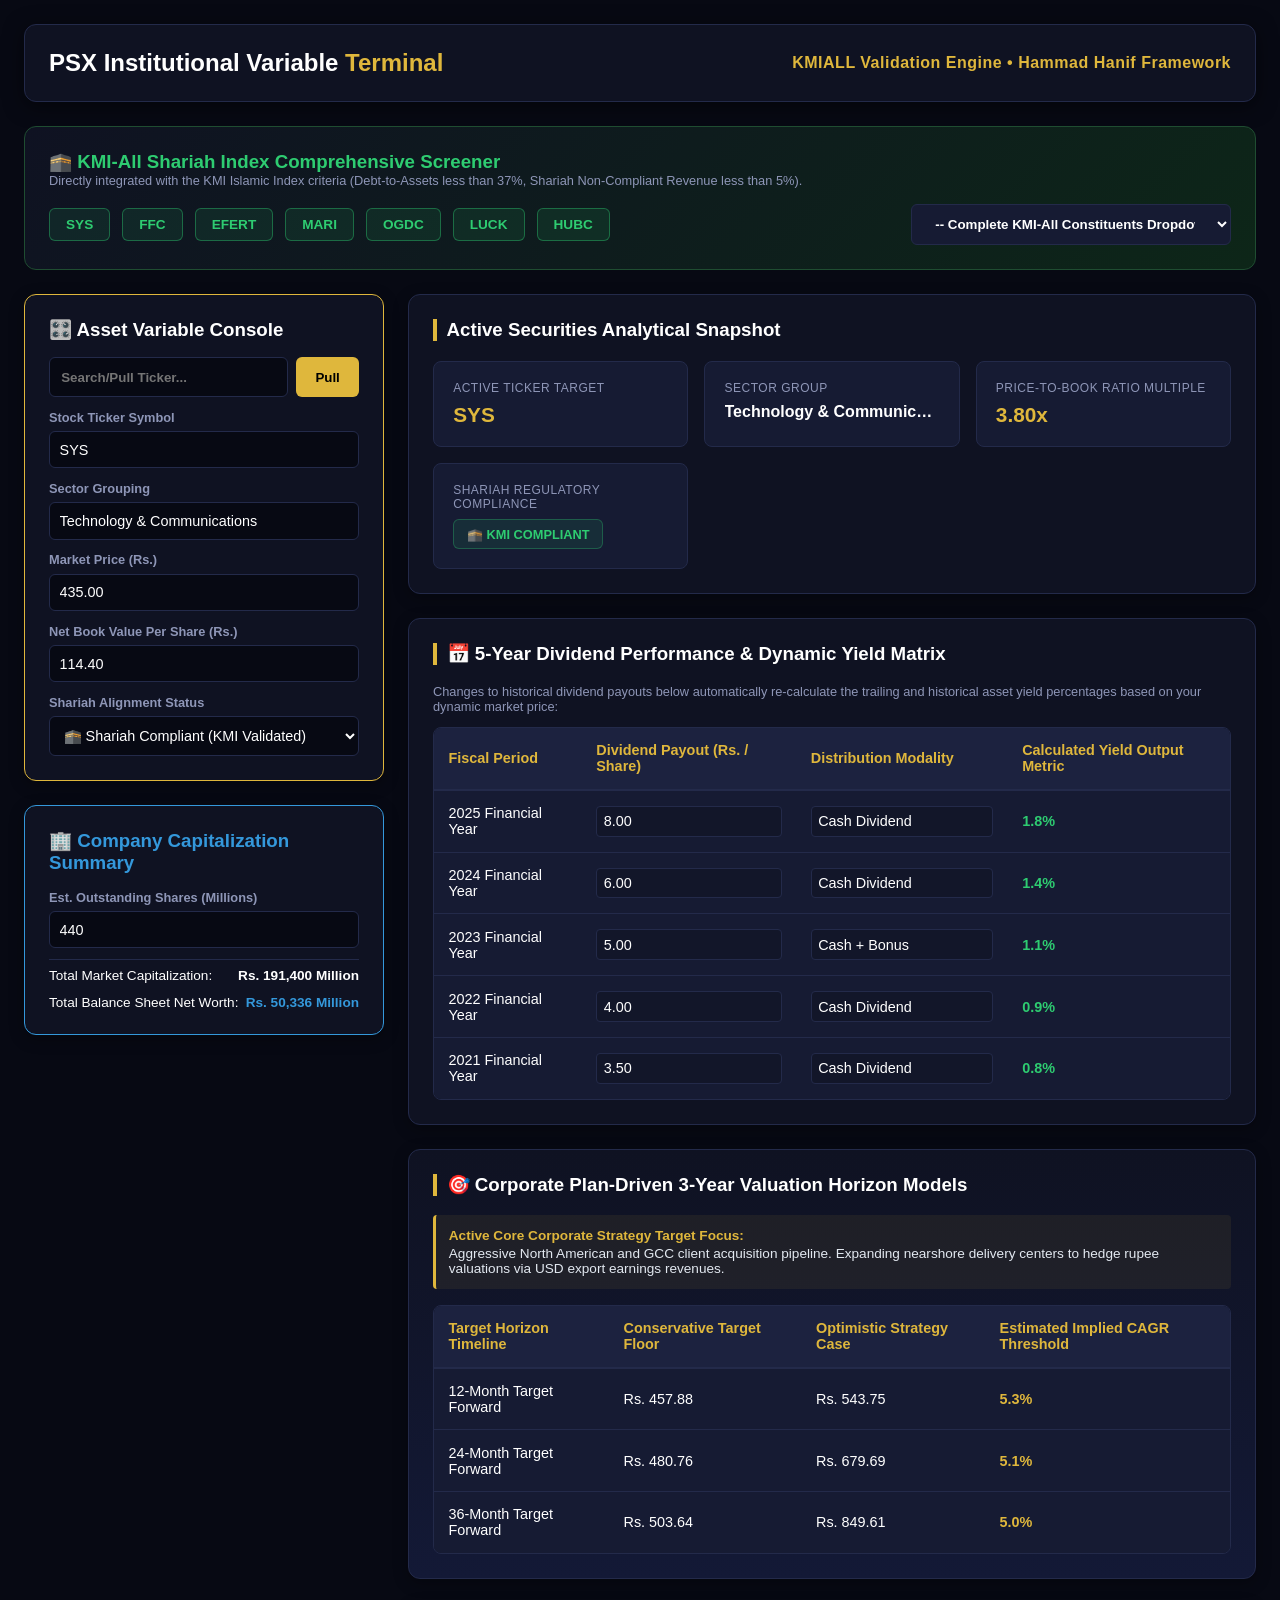
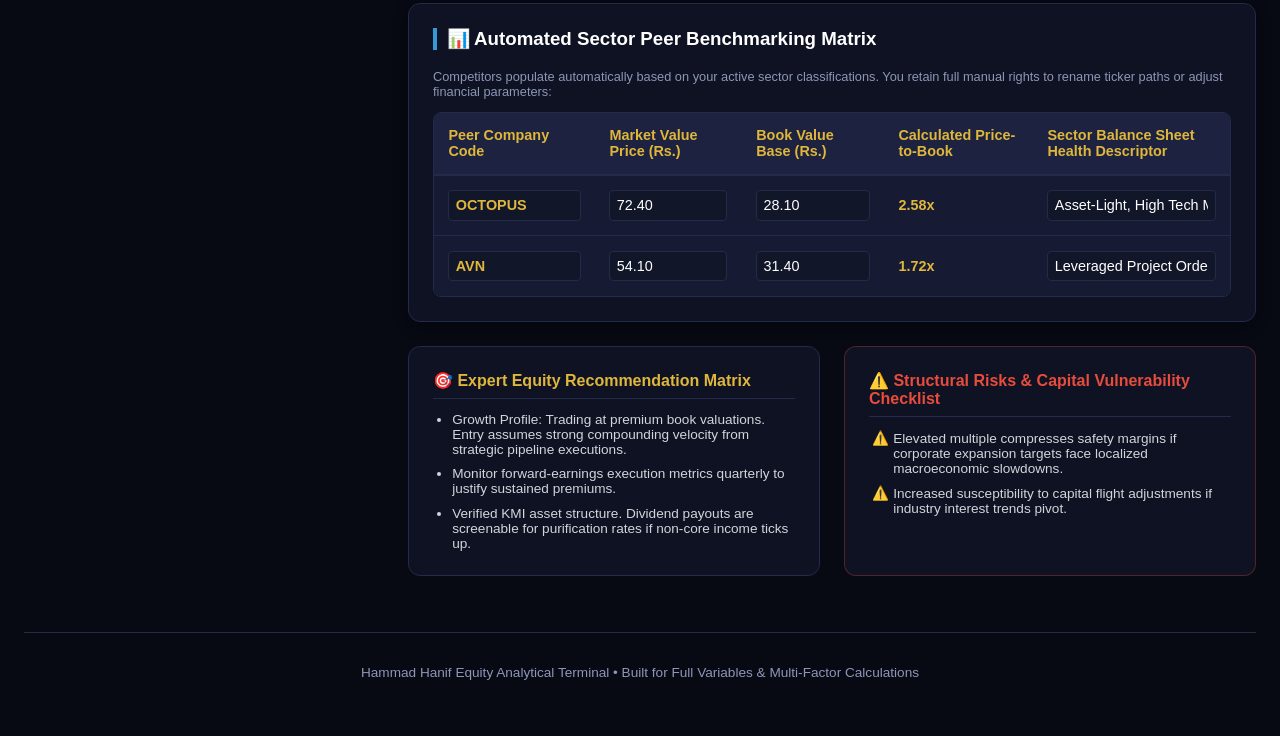
==== commit 6e5ca950: "Add API_BASE constant and rearrange scripts" ====
--- a/index.html
+++ b/index.html
@@ -282,6 +282,9 @@
         </footer>
     </div>
 
-    <script src="app.js"></script>
+    <script>
+    const API_BASE = "https://your-backend-url.com"; 
+</script>
+<script src="app.js"></script>
 </body>
 </html>
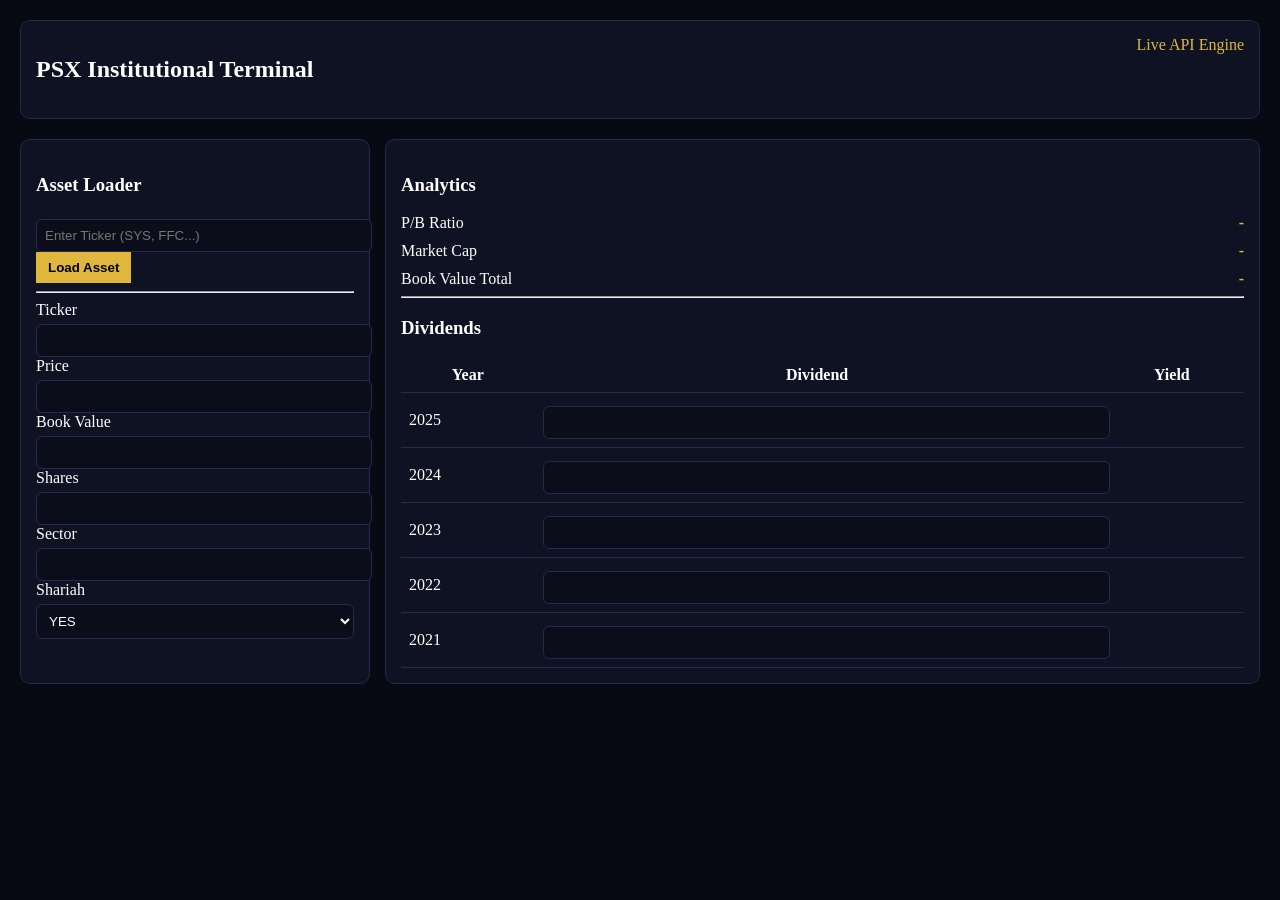
==== commit 158ce545: "Update index.html" ====
--- a/index.html
+++ b/index.html
@@ -1,290 +1,192 @@
 <!DOCTYPE html>
 <html lang="en">
 <head>
-    <meta charset="UTF-8">
-    <meta name="viewport" content="width=device-width, initial-scale=1.0">
-    <title>PSX Elite Strategic Analyst Terminal</title>
-    <style>
-        :root {
-            --primary-bg: #070913; --surface-bg: #0f1222; --card-bg: #161b33;
-            --accent: #dfb73c; --text: #ffffff; --text-muted: #8e96b7;
-            --green: #2ecc71; --red: #e74c3c; --border: #232a4a; --blue: #3498db;
-        }
-        * { margin:0; padding:0; box-sizing:border-box; font-family:'Segoe UI', Tahoma, Geneva, Verdana, sans-serif; }
-        body { background-color: var(--primary-bg); color: var(--text); padding: 1.5rem; }
-        .wrapper { max-width: 1500px; margin: 0 auto; display: flex; flex-direction: column; gap: 1.5rem; }
-        header { display: flex; justify-content: space-between; align-items: center; background: var(--surface-bg); padding: 1.5rem; border-radius: 12px; border: 1px solid var(--border); box-shadow: 0 4px 20px rgba(0,0,0,0.5); }
-        .brand-text span { color: var(--accent); }
-        .shariah-hub { background: linear-gradient(135deg, #0f1222 0%, #0d2618 100%); border: 1px solid #1f4d31; border-radius: 12px; padding: 1.5rem; }
-        .hub-flex { display: flex; flex-wrap: wrap; gap: 0.75rem; align-items: center; }
-        .quick-chip { background: rgba(46,204,113,0.1); border: 1px solid rgba(46,204,113,0.4); color: #2ecc71; padding: 0.5rem 1rem; border-radius: 6px; font-size: 0.85rem; cursor: pointer; font-weight:600; transition: all 0.2s ease; }
-        .quick-chip:hover { background: rgba(46,204,113,0.25); border-color: #2ecc71; }
-        .select-menu { background: var(--card-bg); border: 1px solid var(--border); color: var(--text); padding: 0.7rem 1.2rem; border-radius: 6px; font-weight:600; cursor: pointer; width: 320px; outline: none; }
-        .workspace { display: grid; grid-template-columns: 360px 1fr; gap: 1.5rem; }
-        @media (max-width: 1100px) { .workspace { grid-template-columns: 1fr; } }
-        .left-panel { display: flex; flex-direction: column; gap: 1.5rem; }
-        .panel-box { background: var(--surface-bg); border: 1px solid var(--border); border-radius: 12px; padding: 1.5rem; box-shadow: 0 4px 15px rgba(0,0,0,0.3); }
-        .search-container { display: flex; gap: 0.5rem; }
-        .search-container input { flex:1; background: var(--primary-bg); border:1px solid var(--border); padding: 0.7rem; border-radius:6px; color:#fff; outline: none; font-weight: 600; }
-        .search-container button { background: var(--accent); color:#000; border:none; padding: 0.7rem 1.2rem; border-radius:6px; font-weight:700; cursor:pointer; transition: opacity 0.2s; }
-        .search-container button:hover { opacity: 0.9; }
-        .main-panel { display: flex; flex-direction: column; gap: 1.5rem; }
-        .section-header { display: flex; justify-content: space-between; align-items: center; margin-bottom: 1.2rem; border-left: 4px solid var(--accent); padding-left: 0.6rem; }
-        .snapshot-grid { display: grid; grid-template-columns: repeat(auto-fit, minmax(220px, 1fr)); gap: 1rem; margin-top: 1rem; }
-        .stat-card { background: var(--card-bg); padding: 1.2rem; border-radius: 8px; border: 1px solid var(--border); }
-        .stat-card label { display: block; color: var(--text-muted); font-size: 0.75rem; text-transform: uppercase; margin-bottom: 0.5rem; letter-spacing: 0.5px; }
-        .stat-card .value { font-size: 1.3rem; font-weight: 700; }
-        .calc-group { display: flex; flex-direction: column; gap: 0.8rem; margin-top: 0.5rem; }
-        .calc-row { display: flex; flex-direction: column; gap: 0.4rem; }
-        .calc-row label { font-size: 0.8rem; color: var(--text-muted); font-weight: 600; }
-        .calc-row input, .calc-row select { background: var(--primary-bg); border: 1px solid var(--border); padding: 0.6rem; border-radius: 6px; color: #fff; outline: none; font-size: 0.9rem; }
-        .quick-badge { display: inline-block; padding: 0.4rem 0.8rem; border-radius: 6px; font-size: 0.8rem; font-weight: 700; text-align: center; }
-        .badge-green { color: var(--green); background: rgba(46,204,113,0.1); border: 1px solid rgba(46,204,113,0.3); }
-        .badge-red { color: var(--red); background: rgba(231,76,60,0.1); border: 1px solid rgba(231,76,60,0.3); }
-        .table-container { width: 100%; overflow-x: auto; margin-top: 0.5rem; border-radius: 8px; border: 1px solid var(--border); }
-        .premium-table { width: 100%; border-collapse: collapse; text-align: left; font-size: 0.9rem; background: var(--card-bg); }
-        .premium-table th { background: #1c223f; color: var(--accent); padding: 0.9rem; font-weight: 600; border-bottom: 2px solid var(--border); }
-        .premium-table td { padding: 0.9rem; border-bottom: 1px solid var(--border); color: #fff; }
-        .premium-table tr:last-child td { border-bottom: none; }
-        .premium-table input { background: rgba(0,0,0,0.2); border: 1px solid var(--border); color: #fff; width: 100%; font-size: 0.9rem; outline: none; padding: 0.4rem; border-radius: 4px; }
-        .premium-table input:focus { border-color: var(--accent); background: var(--primary-bg); }
-        .info-split { display: grid; grid-template-columns: repeat(auto-fit, minmax(300px, 1fr)); gap: 1.5rem; }
-        .info-block { background: var(--surface-bg); padding: 1.5rem; border-radius: 12px; border: 1px solid var(--border); }
-        .info-block h4 { margin-bottom: 0.8rem; color: var(--accent); border-bottom: 1px solid var(--border); padding-bottom: 0.5rem; display: flex; align-items: center; gap: 0.5rem; }
-        .info-block ul { padding-left: 1.2rem; font-size: 0.85rem; display: flex; flex-direction: column; gap: 0.6rem; color: #d1d5db; }
-        footer { text-align: center; color: var(--text-muted); font-size: 0.85rem; padding: 2rem 0; margin-top: 2rem; border-top: 1px solid var(--border); }
-    </style>
+<meta charset="UTF-8">
+<meta name="viewport" content="width=device-width, initial-scale=1.0">
+<title>PSX Institutional Terminal</title>
+
+<style>
+:root{
+    --bg:#070913;
+    --card:#161b33;
+    --surface:#0f1222;
+    --accent:#dfb73c;
+    --green:#2ecc71;
+    --red:#e74c3c;
+    --text:#fff;
+    --muted:#8e96b7;
+    --border:#232a4a;
+}
+
+body{
+    margin:0;
+    font-family:Segoe UI;
+    background:var(--bg);
+    color:var(--text);
+    padding:20px;
+}
+
+.wrapper{max-width:1400px;margin:auto;display:flex;flex-direction:column;gap:20px}
+
+header{
+    background:var(--surface);
+    padding:15px;
+    border:1px solid var(--border);
+    border-radius:10px;
+    display:flex;
+    justify-content:space-between;
+}
+
+.panel{
+    background:var(--surface);
+    border:1px solid var(--border);
+    padding:15px;
+    border-radius:10px;
+}
+
+.grid{
+    display:grid;
+    grid-template-columns:350px 1fr;
+    gap:15px;
+}
+
+input,select{
+    width:100%;
+    padding:8px;
+    margin-top:5px;
+    background:#0b0e1a;
+    border:1px solid var(--border);
+    color:white;
+    border-radius:6px;
+}
+
+button{
+    padding:8px 12px;
+    background:var(--accent);
+    border:none;
+    font-weight:bold;
+    cursor:pointer;
+}
+
+.stat{
+    display:flex;
+    justify-content:space-between;
+    margin-top:10px;
+}
+
+.value{
+    color:var(--accent);
+    font-weight:bold;
+}
+
+table{
+    width:100%;
+    border-collapse:collapse;
+}
+
+td,th{
+    padding:8px;
+    border-bottom:1px solid var(--border);
+}
+
+.green{color:var(--green)}
+.red{color:var(--red)}
+</style>
+
 </head>
+
 <body>
-    <div class="wrapper">
-        <header>
-            <div class="brand-text"><h2>PSX Institutional Variable <span>Terminal</span></h2></div>
-            <div style="font-weight: 600; color: var(--accent); letter-spacing: 0.5px;">KMIALL Validation Engine • Hammad Hanif Framework</div>
-        </header>
 
-        <!-- Complete KMIALL Shariah Tracking Hub -->
-        <div class="shariah-hub">
-            <h3 style="color:#2ecc71; display:flex; align-items:center; gap:0.5rem;">🕋 KMI-All Shariah Index Comprehensive Screener</h3>
-            <p style="font-size: 0.8rem; color: var(--text-muted); margin-bottom: 1rem;">Directly integrated with the KMI Islamic Index criteria (Debt-to-Assets less than 37%, Shariah Non-Compliant Revenue less than 5%).</p>
-            <div class="hub-flex">
-                <span class="quick-chip" onclick="quickLoadAsset('SYS')">SYS</span>
-                <span class="quick-chip" onclick="quickLoadAsset('FFC')">FFC</span>
-                <span class="quick-chip" onclick="quickLoadAsset('EFERT')">EFERT</span>
-                <span class="quick-chip" onclick="quickLoadAsset('MARI')">MARI</span>
-                <span class="quick-chip" onclick="quickLoadAsset('OGDC')">OGDC</span>
-                <span class="quick-chip" onclick="quickLoadAsset('LUCK')">LUCK</span>
-                <span class="quick-chip" onclick="quickLoadAsset('HUBC')">HUBC</span>
-                <div style="margin-left: auto;">
-                    <select class="select-menu" id="shariahDropdown" onchange="quickLoadAsset(this.value)">
-                        <option value="">-- Complete KMI-All Constituents Dropdown --</option>
-                        <optgroup label="Technology & Communication">
-                            <option value="SYS">SYS - Systems Limited</option>
-                            <option value="AIRLINK">AIRLINK - Air Link Communication</option>
-                        </optgroup>
-                        <optgroup label="Fertilizer & Chemicals">
-                            <option value="FFC">FFC - Fauji Fertilizer Co.</option>
-                            <option value="EFERT">EFERT - Engro Fertilizers Ltd</option>
-                            <option value="ENGRO">ENGRO - Engro Corporation</option>
-                        </optgroup>
-                        <optgroup label="Oil & Gas Exploration (E&P)">
-                            <option value="MARI">MARI - Mari Petroleum Co.</option>
-                            <option value="OGDC">OGDC - Oil & Gas Development Co.</option>
-                            <option value="PPL">PPL - Pakistan Petroleum Ltd</option>
-                        </optgroup>
-                        <optgroup label="Power Generation & Energy">
-                            <option value="HUBC">HUBC - Hub Power Company</option>
-                            <option value="PSO">PSO - Pakistan State Oil</option>
-                        </optgroup>
-                        <optgroup label="Cement Sector">
-                            <option value="LUCK">LUCK - Lucky Cement Limited</option>
-                            <option value="DGKC">DGKC - D.G. Khan Cement</option>
-                            <option value="CHCC">CHCC - Cherat Cement Company</option>
-                        </optgroup>
-                    </select>
-                </div>
-            </div>
-        </div>
+<div class="wrapper">
 
-        <div class="workspace">
-            <!-- Left Panel: Controls & Inputs -->
-            <div class="left-panel">
-                <div class="panel-box" style="border-color: var(--accent);">
-                    <h3 style="margin-bottom: 1rem;">🎛️ Asset Variable Console</h3>
-                    <div class="calc-group">
-                        <div class="search-container">
-                            <input type="text" id="manualTickerInput" placeholder="Search/Pull Ticker...">
-                            <button onclick="pullManualTicker()">Pull</button>
-                        </div>
-                        <div class="calc-row">
-                            <label>Stock Ticker Symbol</label>
-                            <input type="text" id="varTicker" value="SYS" oninput="runCalculationsEngine()">
-                        </div>
-                        <div class="calc-row">
-                            <label>Sector Grouping</label>
-                            <input type="text" id="varSector" value="Technology & Communications" oninput="runCalculationsEngine()">
-                        </div>
-                        <div class="calc-row">
-                            <label>Market Price (Rs.)</label>
-                            <input type="number" id="varPrice" value="435.00" step="0.01" oninput="runCalculationsEngine()">
-                        </div>
-                        <div class="calc-row">
-                            <label>Net Book Value Per Share (Rs.)</label>
-                            <input type="number" id="varBv" value="114.40" step="0.01" oninput="runCalculationsEngine()">
-                        </div>
-                        <div class="calc-row">
-                            <label>Shariah Alignment Status</label>
-                            <select id="varShariah" onchange="runCalculationsEngine()">
-                                <option value="YES">🕋 Shariah Compliant (KMI Validated)</option>
-                                <option value="NO">❌ Non-Compliant Status</option>
-                            </select>
-                        </div>
-                    </div>
-                </div>
+<header>
+<h2>PSX Institutional Terminal</h2>
+<div style="color:var(--accent)">Live API Engine</div>
+</header>
 
-                <!-- Company Account Summary (Replaced Portfolio Module) -->
-                <div class="panel-box" style="border-color: var(--blue);">
-                    <h3 style="color:var(--blue); margin-bottom: 1rem;">🏢 Company Capitalization Summary</h3>
-                    <div class="calc-group" style="font-size: 0.85rem; gap: 0.7rem;">
-                        <div class="calc-row">
-                            <label>Est. Outstanding Shares (Millions)</label>
-                            <input type="number" id="compShares" value="440" style="background:var(--primary-bg);" oninput="runCalculationsEngine()">
-                        </div>
-                        <div style="display:flex; justify-content:space-between; padding-top: 0.5rem; border-top: 1px solid var(--border);">
-                            <span>Total Market Capitalization:</span>
-                            <strong id="lblMarketCap" style="color:#fff;">Rs. 0 M</strong>
-                        </div>
-                        <div style="display:flex; justify-content:space-between;">
-                            <span>Total Balance Sheet Net Worth:</span>
-                            <strong id="lblNetWorth" style="color:var(--blue);">Rs. 0 M</strong>
-                        </div>
-                    </div>
-                </div>
-            </div>
+<div class="grid">
 
-            <!-- Right Panel: Dynamic Analytical Content -->
-            <div class="main-panel">
-                <div class="panel-box">
-                    <div class="section-header"><h3>Active Securities Analytical Snapshot</h3></div>
-                    <div class="snapshot-grid">
-                        <div class="stat-card"><label>Active Ticker Target</label><div class="value" id="cardTicker" style="color:var(--accent);">---</div></div>
-                        <div class="stat-card"><label>Sector Group</label><div class="value" id="cardSector" style="font-size:1rem; white-space: nowrap; overflow: hidden; text-overflow: ellipsis;">---</div></div>
-                        <div class="stat-card"><label>Price-to-Book Ratio Multiple</label><div class="value" id="cardPbVal" style="color:var(--green);">---</div></div>
-                        <div class="stat-card"><label>Shariah Regulatory Compliance</label><div id="cardShariahBadge" style="margin-top:0.2rem;">---</div></div>
-                    </div>
-                </div>
+<!-- LEFT -->
+<div class="panel">
 
-                <!-- 5-Year Automated & Manual Payout Matrix -->
-                <div class="panel-box">
-                    <div class="section-header"><h3>📅 5-Year Dividend Performance & Dynamic Yield Matrix</h3></div>
-                    <p style="font-size:0.8rem; color:var(--text-muted); margin-bottom: 0.8rem;">Changes to historical dividend payouts below automatically re-calculate the trailing and historical asset yield percentages based on your dynamic market price:</p>
-                    <div class="table-container">
-                        <table class="premium-table">
-                            <thead>
-                                <tr>
-                                    <th>Fiscal Period</th>
-                                    <th>Dividend Payout (Rs. / Share)</th>
-                                    <th>Distribution Modality</th>
-                                    <th>Calculated Yield Output Metric</th>
-                                </tr>
-                            </thead>
-                            <tbody>
-                                <tr><td>2025 Financial Year</td><td><input type="number" id="div1" value="8.00" step="0.1" oninput="runCalculationsEngine()"></td><td><input type="text" id="type1" value="Cash Dividend"></td><td id="yield1" style="color:var(--green); font-weight:bold;">0.0%</td></tr>
-                                <tr><td>2024 Financial Year</td><td><input type="number" id="div2" value="6.00" step="0.1" oninput="runCalculationsEngine()"></td><td><input type="text" id="type2" value="Cash Dividend"></td><td id="yield2" style="color:var(--green); font-weight:bold;">0.0%</td></tr>
-                                <tr><td>2023 Financial Year</td><td><input type="number" id="div3" value="5.00" step="0.1" oninput="runCalculationsEngine()"></td><td><input type="text" id="type3" value="Cash + Bonus"></td><td id="yield3" style="color:var(--green); font-weight:bold;">0.0%</td></tr>
-                                <tr><td>2022 Financial Year</td><td><input type="number" id="div4" value="4.00" step="0.1" oninput="runCalculationsEngine()"></td><td><input type="text" id="type4" value="Cash Dividend"></td><td id="yield4" style="color:var(--green); font-weight:bold;">0.0%</td></tr>
-                                <tr><td>2021 Financial Year</td><td><input type="number" id="div5" value="3.50" step="0.1" oninput="runCalculationsEngine()"></td><td><input type="text" id="type5" value="Cash Dividend"></td><td id="yield5" style="color:var(--green); font-weight:bold;">0.0%</td></tr>
-                            </tbody>
-                        </table>
-                    </div>
-                </div>
+<h3>Asset Loader</h3>
 
-                <!-- Strategic Planning & Guidance Forecast Horizon -->
-                <div class="panel-box" style="background: linear-gradient(180deg, #0f1222 0%, #131936 100%);">
-                    <div class="section-header"><h3>🎯 Corporate Plan-Driven 3-Year Valuation Horizon Models</h3></div>
-                    <div style="background: rgba(223,183,60,0.07); padding: 0.8rem; border-left: 3px solid var(--accent); margin-bottom: 1rem; border-radius: 4px;">
-                        <strong style="font-size: 0.85rem; color: var(--accent); display: block;">Active Core Corporate Strategy Target Focus:</strong>
-                        <p id="lblCorporatePlan" style="font-size:0.85rem; color:#e2e8f0; margin-top:0.2rem;">Analyzing base baseline patterns...</p>
-                    </div>
-                    <div class="table-container">
-                        <table class="premium-table">
-                            <thead>
-                                <tr>
-                                    <th>Target Horizon Timeline</th>
-                                    <th>Conservative Target Floor</th>
-                                    <th>Optimistic Strategy Case</th>
-                                    <th>Estimated Implied CAGR Threshold</th>
-                                </tr>
-                            </thead>
-                            <tbody>
-                                <tr><td>12-Month Target Forward</td><td id="fcCons1">Rs. 0.00</td><td id="fcOpt1">Rs. 0.00</td><td id="fcCagr1" style="color:var(--accent); font-weight:bold;">0.0%</td></tr>
-                                <tr><td>24-Month Target Forward</td><td id="fcCons2">Rs. 0.00</td><td id="fcOpt2">Rs. 0.00</td><td id="fcCagr2" style="color:var(--accent); font-weight:bold;">0.0%</td></tr>
-                                <tr><td>36-Month Target Forward</td><td id="fcCons3">Rs. 0.00</td><td id="fcOpt3">Rs. 0.00</td><td id="fcCagr3" style="color:var(--accent); font-weight:bold;">0.0%</td></tr>
-                            </tbody>
-                        </table>
-                    </div>
-                </div>
+<input id="tickerInput" placeholder="Enter Ticker (SYS, FFC...)">
+<button onclick="loadAsset()">Load Asset</button>
 
-                <!-- Automated Competitor & Peer Group Matrix -->
-                <div class="panel-box">
-                    <div class="section-header" style="border-left-color: var(--blue);"><h3>📊 Automated Sector Peer Benchmarking Matrix</h3></div>
-                    <p style="font-size:0.8rem; color:var(--text-muted); margin-bottom: 0.8rem;">Competitors populate automatically based on your active sector classifications. You retain full manual rights to rename ticker paths or adjust financial parameters:</p>
-                    <div class="table-container">
-                        <table class="premium-table">
-                            <thead>
-                                <tr>
-                                    <th>Peer Company Code</th>
-                                    <th>Market Value Price (Rs.)</th>
-                                    <th>Book Value Base (Rs.)</th>
-                                    <th>Calculated Price-to-Book</th>
-                                    <th>Sector Balance Sheet Health Descriptor</th>
-                                </tr>
-                            </thead>
-                            <tbody>
-                                <tr>
-                                    <td><input type="text" id="peerName1" value="OCTOPUS" style="font-weight:bold; color:var(--accent);"></td>
-                                    <td><input type="number" id="peerPrice1" value="72.40" step="0.01" oninput="calculatePeerRatios()"></td>
-                                    <td><input type="number" id="peerBv1" value="28.10" step="0.01" oninput="calculatePeerRatios()"></td>
-                                    <td id="peerPb1" style="font-weight:bold; color:var(--green);">0.00x</td>
-                                    <td><input type="text" id="peerRisk1" value="Asset-Light, High Tech Margin"></td>
-                                </tr>
-                                <tr>
-                                    <td><input type="text" id="peerName2" value="AVN" style="font-weight:bold; color:var(--accent);"></td>
-                                    <td><input type="number" id="peerPrice2" value="54.10" step="0.01" oninput="calculatePeerRatios()"></td>
-                                    <td><input type="number" id="peerBv2" value="31.40" step="0.01" oninput="calculatePeerRatios()"></td>
-                                    <td id="peerPb2" style="font-weight:bold; color:var(--green);">0.00x</td>
-                                    <td><input type="text" id="peerRisk2" value="Leveraged Project Order Book"></td>
-                                </tr>
-                            </tbody>
-                        </table>
-                    </div>
-                </div>
+<hr>
 
-                <!-- Strategic Risk Advisory & Intelligence Logs -->
-                <div class="info-split">
-                    <div class="info-block">
-                        <h4>🎯 Expert Equity Recommendation Matrix</h4>
-                        <ul id="suggestBox">
-                            <li>Auditing capital structures relative to historic PSX sector trends creates defensive margins.</li>
-                        </ul>
-                    </div>
-                    <div class="info-block" style="border-color: rgba(231,76,60,0.3);">
-                        <h4 style="color:var(--red);">⚠️ Structural Risks & Capital Vulnerability Checklist</h4>
-                        <ul id="riskBox">
-                            <li>Track policy-driven regulatory adjustments closely across domestic industries.</li>
-                        </ul>
-                    </div>
-                </div>
-            </div>
-        </div>
+<label>Ticker</label>
+<input id="ticker" readonly>
 
-        <footer>
-            <p>Hammad Hanif Equity Analytical Terminal • Built for Full Variables & Multi-Factor Calculations</p>
-        </footer>
-    </div>
+<label>Price</label>
+<input id="price">
 
-    <script>
-    const API_BASE = "https://your-backend-url.com"; 
-</script>
+<label>Book Value</label>
+<input id="bv">
+
+<label>Shares</label>
+<input id="shares">
+
+<label>Sector</label>
+<input id="sector">
+
+<label>Shariah</label>
+<select id="shariah">
+<option>YES</option>
+<option>NO</option>
+</select>
+
+</div>
+
+<!-- RIGHT -->
+<div class="panel">
+
+<h3>Analytics</h3>
+
+<div class="stat">
+<span>P/B Ratio</span>
+<span id="pb" class="value">-</span>
+</div>
+
+<div class="stat">
+<span>Market Cap</span>
+<span id="mc" class="value">-</span>
+</div>
+
+<div class="stat">
+<span>Book Value Total</span>
+<span id="bvTotal" class="value">-</span>
+</div>
+
+<hr>
+
+<h3>Dividends</h3>
+
+<table>
+<thead>
+<tr>
+<th>Year</th>
+<th>Dividend</th>
+<th>Yield</th>
+</tr>
+</thead>
+<tbody>
+<tr><td>2025</td><td><input id="d1"></td><td id="y1"></td></tr>
+<tr><td>2024</td><td><input id="d2"></td><td id="y2"></td></tr>
+<tr><td>2023</td><td><input id="d3"></td><td id="y3"></td></tr>
+<tr><td>2022</td><td><input id="d4"></td><td id="y4"></td></tr>
+<tr><td>2021</td><td><input id="d5"></td><td id="y5"></td></tr>
+</tbody>
+</table>
+
+</div>
+
+</div>
+
+</div>
+
 <script src="app.js"></script>
+
 </body>
 </html>
